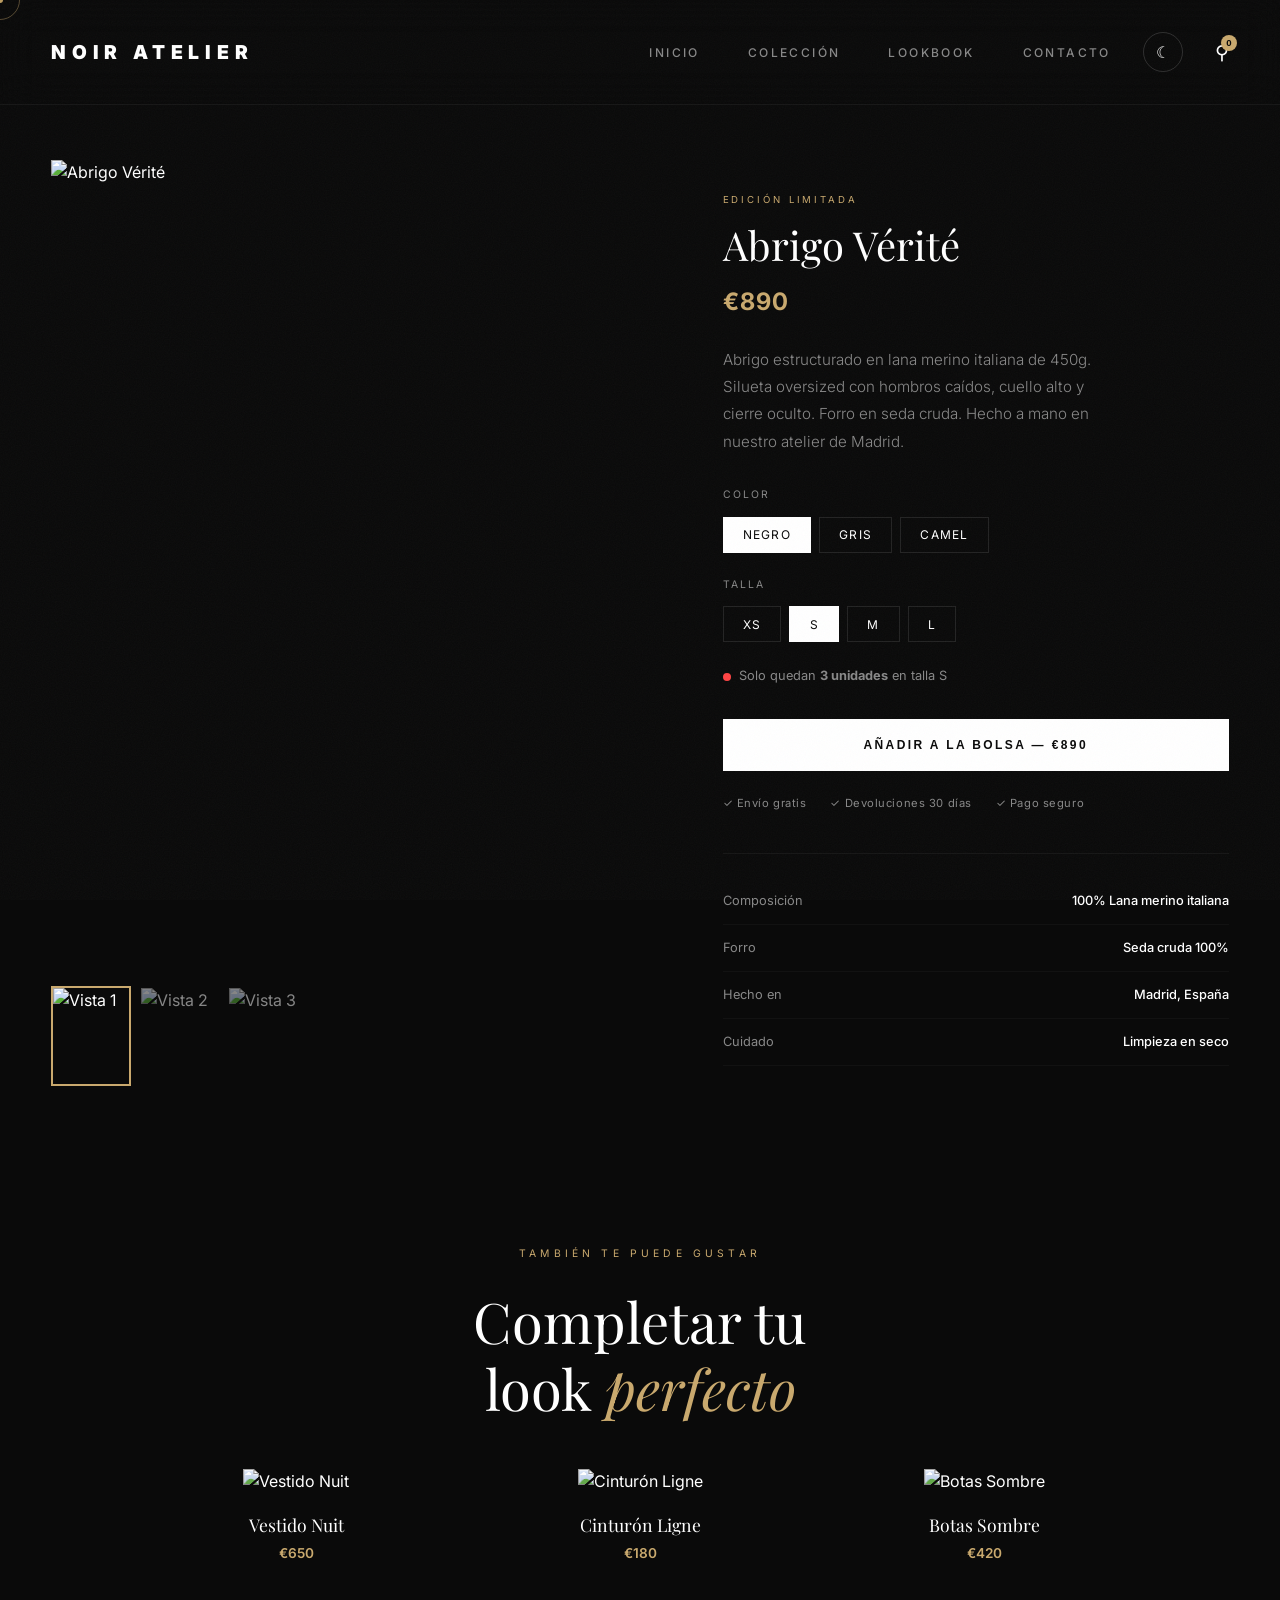
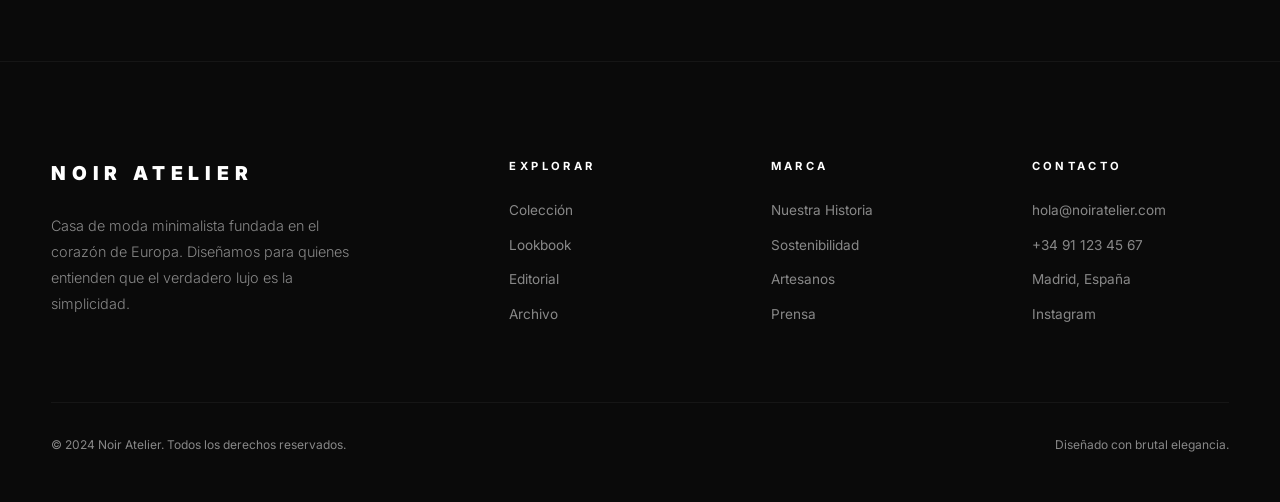
==== product.html @ 925ff6d4 "Initial commit: NOIR ATELIER premium fashion landing page" ====
<!DOCTYPE html>
<html lang="es" data-theme="dark">
<head>
    <meta charset="UTF-8">
    <meta name="viewport" content="width=device-width, initial-scale=1.0, viewport-fit=cover">
    <title>Abrigo Vérité — Noir Atelier</title>
    <meta name="description" content="Abrigo Vérité — Lana merino italiana, silueta estructurada, edición limitada. Diseño minimalista brutal.">
    <meta name="theme-color" content="#0a0a0a">
    <link rel="icon" type="image/svg+xml" href="data:image/svg+xml,%3Csvg xmlns='http://www.w3.org/2000/svg' viewBox='0 0 100 100'%3E%3Crect width='100' height='100' fill='%230a0a0a'/%3E%3Ctext x='50' y='68' font-family='serif' font-size='55' fill='%23c9a96e' text-anchor='middle' font-style='italic'%3EN%3C/text%3E%3C/svg%3E">
    <link rel="preconnect" href="https://fonts.googleapis.com">
    <link href="https://fonts.googleapis.com/css2?family=Inter:wght@300;400;500;600;700;900&family=Playfair+Display:ital,wght@0,400;0,700;1,400&display=swap" rel="stylesheet">
    <link rel="stylesheet" href="css/style.css">
</head>
<body>
    <!-- PRELOADER -->
    <div class="preloader" id="preloader">
        <div class="preloader-logo">Noir</div>
        <div class="preloader-bar"><div class="preloader-bar-fill" id="preloader-fill"></div></div>
        <div class="preloader-sub">Atelier</div>
    </div>

    <!-- SCROLL PROGRESS -->
    <div class="scroll-progress" id="scroll-progress"><div class="scroll-progress-bar" id="scroll-progress-bar"></div></div>

    <!-- NOISE TEXTURE -->
    <div class="noise-overlay" aria-hidden="true"></div>

    <!-- CUSTOM CURSOR -->
    <div class="cursor-dot" id="cursor-dot"></div>
    <div class="cursor-ring" id="cursor-ring"></div>

    <!-- NAVIGATION -->
    <nav>
        <div class="logo">Noir Atelier</div>
        <div class="nav-right">
            <ul class="nav-links">
                <li><a href="index.html">Inicio</a></li>
                <li><a href="index.html#coleccion">Colección</a></li>
                <li><a href="index.html#lookbook">Lookbook</a></li>
                <li><a href="index.html#contacto">Contacto</a></li>
            </ul>
            <button class="theme-toggle" id="theme-toggle" aria-label="Cambiar tema">
                <span class="theme-icon theme-icon-moon">☾</span>
                <span class="theme-icon theme-icon-sun">☼</span>
            </button>
            <button class="cart-btn" id="cart-btn" aria-label="Carrito">
                <span class="cart-icon">⚲</span>
                <span class="cart-count" id="cart-count">0</span>
            </button>
            <button class="menu-toggle" aria-label="Abrir menú" aria-expanded="false">
                <span class="menu-line"></span>
                <span class="menu-line"></span>
                <span class="menu-line"></span>
            </button>
        </div>
    </nav>

    <!-- MOBILE MENU -->
    <div class="mobile-menu" aria-hidden="true">
        <div class="mobile-menu-bg"></div>
        <div class="mobile-menu-content">
            <ul class="mobile-nav-links">
                <li class="mobile-nav-item"><span class="mobile-nav-num">01</span><a href="index.html" class="mobile-nav-link">Inicio</a></li>
                <li class="mobile-nav-item"><span class="mobile-nav-num">02</span><a href="index.html#coleccion" class="mobile-nav-link">Colección</a></li>
                <li class="mobile-nav-item"><span class="mobile-nav-num">03</span><a href="index.html#lookbook" class="mobile-nav-link">Lookbook</a></li>
                <li class="mobile-nav-item"><span class="mobile-nav-num">04</span><a href="index.html#contacto" class="mobile-nav-link">Contacto</a></li>
            </ul>
        </div>
    </div>

    <!-- CART PANEL -->
    <div class="cart-panel" id="cart-panel">
        <div class="cart-panel-bg"></div>
        <div class="cart-panel-content">
            <div class="cart-panel-header">
                <h3>Tu Bolsa</h3>
                <button class="cart-panel-close" id="cart-panel-close">✕</button>
            </div>
            <div class="cart-panel-items" id="cart-panel-items"></div>
            <div class="cart-panel-footer">
                <div class="cart-panel-total">
                    <span>Total</span>
                    <span id="cart-panel-total">€0</span>
                </div>
                <button class="cart-panel-checkout">Finalizar Compra</button>
            </div>
        </div>
    </div>

    <!-- PRODUCT PAGE -->
    <section class="product-page">
        <div class="product-gallery">
            <div class="product-gallery-main">
                <img src="https://images.unsplash.com/photo-1539008835657-9e8e9680c956?w=800&q=80" alt="Abrigo Vérité" id="product-main-img">
            </div>
            <div class="product-gallery-thumbs">
                <img src="https://images.unsplash.com/photo-1539008835657-9e8e9680c956?w=200&q=80" alt="Vista 1" class="product-thumb active" data-src="https://images.unsplash.com/photo-1539008835657-9e8e9680c956?w=800&q=80">
                <img src="https://images.unsplash.com/photo-1595777457583-95e059d581b8?w=200&q=80" alt="Vista 2" class="product-thumb" data-src="https://images.unsplash.com/photo-1595777457583-95e059d581b8?w=800&q=80">
                <img src="https://images.unsplash.com/photo-1552374196-1ab2a1c593e8?w=200&q=80" alt="Vista 3" class="product-thumb" data-src="https://images.unsplash.com/photo-1552374196-1ab2a1c593e8?w=800&q=80">
            </div>
        </div>
        <div class="product-info">
            <p class="product-info-label">Edición Limitada</p>
            <h1 class="product-info-title">Abrigo Vérité</h1>
            <p class="product-info-price">€890</p>
            <p class="product-info-desc">Abrigo estructurado en lana merino italiana de 450g. Silueta oversized con hombros caídos, cuello alto y cierre oculto. Forro en seda cruda. Hecho a mano en nuestro atelier de Madrid.</p>
            
            <div class="product-selector">
                <p class="product-selector-label">Color</p>
                <div class="product-selector-options">
                    <button class="product-selector-option active" data-color="Negro">Negro</button>
                    <button class="product-selector-option" data-color="Gris">Gris</button>
                    <button class="product-selector-option" data-color="Camel">Camel</button>
                </div>
            </div>
            
            <div class="product-selector">
                <p class="product-selector-label">Talla</p>
                <div class="product-selector-options">
                    <button class="product-selector-option" data-size="XS">XS</button>
                    <button class="product-selector-option active" data-size="S">S</button>
                    <button class="product-selector-option" data-size="M">M</button>
                    <button class="product-selector-option" data-size="L">L</button>
                </div>
            </div>
            
            <div class="product-scarcity">
                <span class="product-scarcity-dot"></span>
                <span class="product-scarcity-text">Solo quedan <strong>3 unidades</strong> en talla S</span>
            </div>
            
            <button class="product-add-btn" id="product-add-btn" data-name="Abrigo Vérité" data-price="890" data-img="https://images.unsplash.com/photo-1539008835657-9e8e9680c956?w=200&q=80">
                Añadir a la bolsa — €890
            </button>
            
            <div class="product-trust">
                <span class="product-trust-item">✓ Envío gratis</span>
                <span class="product-trust-item">✓ Devoluciones 30 días</span>
                <span class="product-trust-item">✓ Pago seguro</span>
            </div>
            
            <div class="product-details">
                <div class="product-details-item">
                    <span class="product-details-key">Composición</span>
                    <span class="product-details-value">100% Lana merino italiana</span>
                </div>
                <div class="product-details-item">
                    <span class="product-details-key">Forro</span>
                    <span class="product-details-value">Seda cruda 100%</span>
                </div>
                <div class="product-details-item">
                    <span class="product-details-key">Hecho en</span>
                    <span class="product-details-value">Madrid, España</span>
                </div>
                <div class="product-details-item">
                    <span class="product-details-key">Cuidado</span>
                    <span class="product-details-value">Limpieza en seco</span>
                </div>
            </div>
        </div>
    </section>

    <!-- RELATED PRODUCTS -->
    <section class="related-products">
        <p class="section-label fade-in">También te puede gustar</p>
        <h2 class="section-title fade-in">Completar tu<br>look <em>perfecto</em></h2>
        <div class="related-products-grid">
            <div class="related-product-item fade-in">
                <img src="https://images.unsplash.com/photo-1581044777550-4cfa60707c03?w=400&q=80" alt="Vestido Nuit" loading="lazy">
                <h4>Vestido Nuit</h4>
                <p>€650</p>
            </div>
            <div class="related-product-item fade-in">
                <img src="https://images.unsplash.com/photo-1603344797033-f0f4f587ab60?w=400&q=80" alt="Cinturón Ligne" loading="lazy">
                <h4>Cinturón Ligne</h4>
                <p>€180</p>
            </div>
            <div class="related-product-item fade-in">
                <img src="https://images.unsplash.com/photo-1550614000-4b9519e02a48?w=400&q=80" alt="Botas Sombre" loading="lazy">
                <h4>Botas Sombre</h4>
                <p>€420</p>
            </div>
        </div>
    </section>

    <!-- FOOTER -->
    <footer id="contacto">
        <div class="footer-grid">
            <div class="footer-brand fade-in">
                <div class="logo">Noir Atelier</div>
                <p>Casa de moda minimalista fundada en el corazón de Europa. Diseñamos para quienes entienden que el verdadero lujo es la simplicidad.</p>
            </div>
            <div class="footer-col fade-in">
                <h4>Explorar</h4>
                <a href="index.html#coleccion">Colección</a>
                <a href="index.html#lookbook">Lookbook</a>
                <a href="index.html#editorial">Editorial</a>
                <a href="#">Archivo</a>
            </div>
            <div class="footer-col fade-in">
                <h4>Marca</h4>
                <a href="#">Nuestra Historia</a>
                <a href="#">Sostenibilidad</a>
                <a href="#">Artesanos</a>
                <a href="#">Prensa</a>
            </div>
            <div class="footer-col fade-in">
                <h4>Contacto</h4>
                <a href="#">hola@noiratelier.com</a>
                <a href="#">+34 91 123 45 67</a>
                <a href="#">Madrid, España</a>
                <a href="#">Instagram</a>
            </div>
        </div>
        <div class="footer-bottom">
            <p>© 2024 Noir Atelier. Todos los derechos reservados.</p>
            <p>Diseñado con brutal elegancia.</p>
        </div>
    </footer>

    <script src="js/main.js"></script>
</body>
</html>
---- css/style.css ----
:root {
    --bg-primary: #0a0a0a;
    --bg-secondary: #111111;
    --bg-light: #f5f5f0;
    --text-primary: #ffffff;
    --text-secondary: #888888;
    --text-dark: #1a1a1a;
    --accent: #c9a96e;
    --transition: cubic-bezier(0.25, 0.46, 0.45, 0.94);
}

html[data-theme="light"] {
    --bg-primary: #f5f5f0;
    --bg-secondary: #ffffff;
    --bg-light: #0a0a0a;
    --text-primary: #1a1a1a;
    --text-secondary: #666666;
    --text-dark: #f5f5f0;
    --accent: #8a6d3b;
}

* { margin: 0; padding: 0; box-sizing: border-box; }
html { scroll-behavior: smooth; }

body {
    font-family: 'Inter', sans-serif;
    background-color: var(--bg-primary);
    color: var(--text-primary);
    overflow-x: hidden;
    line-height: 1.6;
    transition: background-color 0.6s var(--transition), color 0.6s var(--transition);
}

@media (pointer: coarse) {
    body { cursor: auto; }
    .cursor-dot, .cursor-ring { display: none !important; }
}

/* ===== PRELOADER ===== */
.preloader {
    position: fixed;
    top: 0; left: 0;
    width: 100%; height: 100%;
    background-color: var(--bg-primary);
    z-index: 9999;
    display: flex;
    align-items: center;
    justify-content: center;
    flex-direction: column;
    transition: opacity 1.2s var(--transition), visibility 1.2s var(--transition), background-color 0.6s var(--transition);
}
.preloader.done {
    opacity: 0;
    visibility: hidden;
    pointer-events: none;
}
.preloader-logo {
    font-family: 'Playfair Display', serif;
    font-size: 2.5rem;
    font-weight: 400;
    font-style: italic;
    color: var(--accent);
    letter-spacing: 0.1em;
    opacity: 0;
    transform: translateY(20px);
    animation: preloaderIn 1s var(--transition) forwards;
}
.preloader-bar {
    width: 120px; height: 1px;
    background: rgba(255,255,255,0.1);
    margin-top: 1.5rem;
    position: relative;
    overflow: hidden;
    border-radius: 1px;
}
html[data-theme="light"] .preloader-bar {
    background: rgba(0,0,0,0.1);
}
.preloader-bar-fill {
    position: absolute;
    top: 0; left: 0;
    height: 100%; width: 0%;
    background: var(--accent);
    transition: width 0.3s ease;
    box-shadow: 0 0 8px rgba(201, 169, 110, 0.3);
}
.preloader-sub {
    font-size: 0.6rem;
    letter-spacing: 0.4em;
    text-transform: uppercase;
    color: var(--text-secondary);
    margin-top: 1.5rem;
    opacity: 0;
    animation: preloaderIn 1s 1s var(--transition) forwards;
}
@keyframes preloaderIn { to { opacity: 1; transform: translateY(0); } }

/* ===== SCROLL PROGRESS ===== */
.scroll-progress {
    position: fixed;
    top: 0; left: 0;
    width: 100%; height: 2px;
    z-index: 10001;
    background: transparent;
    pointer-events: none;
}
.scroll-progress-bar {
    height: 100%;
    width: 0%;
    background: var(--accent);
    box-shadow: 0 0 10px rgba(201, 169, 110, 0.4);
    transition: width 0.1s linear;
}

/* ===== CUSTOM SCROLLBAR ===== */
::-webkit-scrollbar { width: 6px; }
::-webkit-scrollbar-track { background: var(--bg-primary); transition: background 0.6s; }
::-webkit-scrollbar-thumb { background: var(--accent); border-radius: 3px; }
::-webkit-scrollbar-thumb:hover { background: rgba(201, 169, 110, 0.8); }

/* ===== NOISE TEXTURE ===== */
.noise-overlay {
    position: fixed;
    top: 0; left: 0;
    width: 100%; height: 100%;
    pointer-events: none;
    z-index: 9998;
    opacity: 0.035;
    background-image: url("data:image/svg+xml,%3Csvg viewBox='0 0 256 256' xmlns='http://www.w3.org/2000/svg'%3E%3Cfilter id='n'%3E%3CfeTurbulence type='fractalNoise' baseFrequency='0.85' numOctaves='4' stitchTiles='stitch'/%3E%3C/filter%3E%3Crect width='100%25' height='100%25' filter='url(%23n)'/%3E%3C/svg%3E");
    background-repeat: repeat;
    background-size: 256px 256px;
}

/* ===== CUSTOM CURSOR ===== */
.cursor-dot {
    position: fixed;
    top: 0; left: 0;
    width: 6px; height: 6px;
    background: var(--accent);
    border-radius: 50%;
    pointer-events: none;
    z-index: 10000;
    transform: translate(-50%, -50%);
    transition: width 0.3s, height 0.3s, background 0.3s, opacity 0.3s;
    mix-blend-mode: difference;
}
.cursor-ring {
    position: fixed;
    top: 0; left: 0;
    width: 40px; height: 40px;
    border: 1px solid rgba(201, 169, 110, 0.4);
    border-radius: 50%;
    pointer-events: none;
    z-index: 9999;
    transform: translate(-50%, -50%);
    transition: width 0.4s var(--transition), height 0.4s var(--transition), border-color 0.4s, opacity 0.4s, background 0.4s;
}
.cursor-ring.hover {
    width: 60px; height: 60px;
    border-color: var(--accent);
    background: rgba(201, 169, 110, 0.08);
}
.cursor-ring.click {
    width: 30px; height: 30px;
    border-color: var(--text-primary);
}

/* ===== NAVIGATION ===== */
nav {
    position: fixed;
    top: 0; width: 100%;
    padding: 2rem 4vw;
    display: flex;
    justify-content: space-between;
    align-items: center;
    z-index: 1000;
    background: rgba(10, 10, 10, 0.8);
    backdrop-filter: blur(20px);
    border-bottom: 1px solid rgba(255, 255, 255, 0.05);
    transition: all 0.6s var(--transition), background-color 0.6s var(--transition);
}
html[data-theme="light"] nav {
    background: rgba(245, 245, 240, 0.85);
    border-bottom: 1px solid rgba(0, 0, 0, 0.06);
}
.logo {
    font-size: 1.2rem;
    font-weight: 900;
    letter-spacing: 0.3em;
    text-transform: uppercase;
    color: var(--text-primary);
}
.nav-right {
    display: flex;
    align-items: center;
    gap: 2rem;
}
.nav-links {
    display: flex;
    gap: 3rem;
    list-style: none;
}
.nav-links a {
    text-decoration: none;
    color: var(--text-secondary);
    font-size: 0.75rem;
    font-weight: 500;
    letter-spacing: 0.2em;
    text-transform: uppercase;
    transition: color 0.4s ease;
    position: relative;
}
.nav-links a::after {
    content: '';
    position: absolute;
    bottom: -6px; left: 0;
    width: 0; height: 1px;
    background: var(--accent);
    transition: width 0.4s var(--transition);
}
.nav-links a:hover { color: var(--text-primary); }
.nav-links a:hover::after { width: 100%; }

/* ===== THEME TOGGLE ===== */
.theme-toggle {
    background: transparent;
    border: 1px solid rgba(255,255,255,0.15);
    border-radius: 50%;
    width: 40px; height: 40px;
    display: flex;
    align-items: center;
    justify-content: center;
    cursor: none;
    color: var(--text-primary);
    font-size: 1rem;
    transition: all 0.4s var(--transition);
    position: relative;
    overflow: hidden;
    flex-shrink: 0;
}
html[data-theme="light"] .theme-toggle {
    border-color: rgba(26,26,26,0.15);
    color: var(--text-primary);
}
.theme-toggle:hover {
    border-color: var(--accent);
    color: var(--accent);
}
.theme-icon {
    position: absolute;
    transition: all 0.4s var(--transition);
}
.theme-icon-moon { opacity: 1; transform: rotate(0deg) scale(1); }
.theme-icon-sun { opacity: 0; transform: rotate(90deg) scale(0.5); }
html[data-theme="light"] .theme-icon-moon { opacity: 0; transform: rotate(-90deg) scale(0.5); }
html[data-theme="light"] .theme-icon-sun { opacity: 1; transform: rotate(0deg) scale(1); }

/* ===== MOBILE MENU ===== */
.menu-toggle {
    display: none;
    flex-direction: column;
    justify-content: center;
    align-items: center;
    width: 48px; height: 48px;
    background: transparent;
    border: none;
    cursor: none;
    padding: 0;
    z-index: 1002;
    position: relative;
    flex-shrink: 0;
}
.menu-line {
    display: block;
    width: 28px; height: 1.5px;
    background: var(--text-primary);
    transition: all 0.5s var(--transition);
    position: relative;
}
.menu-line:nth-child(2) { margin: 6px 0; }
.menu-toggle.active .menu-line:nth-child(1) { transform: translateY(7.5px) rotate(45deg); }
.menu-toggle.active .menu-line:nth-child(2) { opacity: 0; transform: scaleX(0); }
.menu-toggle.active .menu-line:nth-child(3) { transform: translateY(-7.5px) rotate(-45deg); }

.mobile-menu {
    position: fixed;
    top: 0; left: 0;
    width: 100%; height: 100vh;
    z-index: 1001;
    display: flex;
    align-items: center;
    justify-content: center;
    visibility: hidden;
    opacity: 0;
    transition: visibility 0s 0.8s, opacity 0.8s var(--transition);
}
.mobile-menu.active {
    visibility: visible;
    opacity: 1;
    transition: visibility 0s 0s, opacity 0.8s var(--transition);
}
.mobile-menu-bg {
    position: absolute;
    top: 0; left: 0;
    width: 100%; height: 100%;
    background-color: var(--bg-primary);
    opacity: 0.98;
    backdrop-filter: blur(40px) saturate(1.2);
    transform: translateY(-100%);
    transition: transform 0.8s var(--transition), background-color 0.6s var(--transition);
}
.mobile-menu.active .mobile-menu-bg { transform: translateY(0); }
.mobile-menu-content {
    position: relative;
    z-index: 2;
    width: 100%; max-width: 500px;
    padding: 2rem;
    opacity: 0;
    transform: translateY(30px);
    transition: opacity 0.6s 0.3s var(--transition), transform 0.6s 0.3s var(--transition);
}
.mobile-menu.active .mobile-menu-content { opacity: 1; transform: translateY(0); }
.mobile-nav-links {
    list-style: none;
    display: flex;
    flex-direction: column;
    gap: 0;
}
.mobile-nav-item {
    display: flex;
    align-items: baseline;
    gap: 1.5rem;
    padding: 1.2rem 0;
    border-bottom: 1px solid rgba(255,255,255,0.06);
    opacity: 0;
    transform: translateX(-40px);
    transition: opacity 0.5s var(--transition), transform 0.5s var(--transition);
}
html[data-theme="light"] .mobile-nav-item {
    border-bottom: 1px solid rgba(0,0,0,0.06);
}
.mobile-menu.active .mobile-nav-item:nth-child(1) { transition-delay: 0.35s; opacity: 1; transform: translateX(0); }
.mobile-menu.active .mobile-nav-item:nth-child(2) { transition-delay: 0.42s; opacity: 1; transform: translateX(0); }
.mobile-menu.active .mobile-nav-item:nth-child(3) { transition-delay: 0.49s; opacity: 1; transform: translateX(0); }
.mobile-menu.active .mobile-nav-item:nth-child(4) { transition-delay: 0.56s; opacity: 1; transform: translateX(0); }
.mobile-menu.active .mobile-nav-item:nth-child(5) { transition-delay: 0.63s; opacity: 1; transform: translateX(0); }
.mobile-menu.active .mobile-nav-item:nth-child(6) { transition-delay: 0.70s; opacity: 1; transform: translateX(0); }
.mobile-nav-num {
    font-family: 'Playfair Display', serif;
    font-size: 0.9rem;
    font-weight: 400;
    color: var(--accent);
    opacity: 0.6;
    min-width: 30px;
    font-variant-numeric: tabular-nums;
}
.mobile-nav-link {
    font-family: 'Playfair Display', serif;
    font-size: clamp(1.8rem, 6vw, 2.8rem);
    font-weight: 400;
    color: var(--text-primary);
    text-decoration: none;
    line-height: 1.1;
    transition: color 0.4s ease, letter-spacing 0.4s ease;
    letter-spacing: 0.02em;
}
.mobile-nav-link:hover { color: var(--accent); letter-spacing: 0.06em; }
.mobile-menu-footer {
    margin-top: 3rem;
    padding-top: 2rem;
    border-top: 1px solid rgba(255,255,255,0.08);
    opacity: 0;
    transform: translateY(20px);
    transition: opacity 0.5s 0.8s var(--transition), transform 0.5s 0.8s var(--transition);
}
html[data-theme="light"] .mobile-menu-footer {
    border-top: 1px solid rgba(0,0,0,0.08);
}
.mobile-menu.active .mobile-menu-footer { opacity: 1; transform: translateY(0); }
.mobile-menu-email, .mobile-menu-location {
    font-size: 0.75rem;
    letter-spacing: 0.15em;
    text-transform: uppercase;
    color: var(--text-secondary);
    margin-bottom: 0.5rem;
}
.mobile-menu-location { opacity: 0.6; }
body.menu-open { overflow: hidden; }

/* ===== MARQUEE ===== */
.marquee-section {
    background-color: var(--bg-secondary);
    border-top: 1px solid rgba(255,255,255,0.05);
    border-bottom: 1px solid rgba(255,255,255,0.05);
    overflow: hidden;
    padding: 1.5rem 0;
    transition: background-color 0.6s var(--transition), border-color 0.6s var(--transition);
}
html[data-theme="light"] .marquee-section {
    border-top: 1px solid rgba(0,0,0,0.05);
    border-bottom: 1px solid rgba(0,0,0,0.05);
}
.marquee-track {
    display: flex;
    width: max-content;
    animation: marqueeScroll 25s linear infinite;
}
.marquee-content {
    display: flex;
    align-items: center;
    gap: 3rem;
    padding: 0 1.5rem;
    white-space: nowrap;
}
.marquee-item {
    font-size: 0.75rem;
    letter-spacing: 0.4em;
    text-transform: uppercase;
    color: var(--text-secondary);
    font-weight: 500;
    display: flex;
    align-items: center;
    gap: 3rem;
}
.marquee-sep {
    width: 6px; height: 6px;
    background: var(--accent);
    border-radius: 50%;
    opacity: 0.5;
    flex-shrink: 0;
}
@keyframes marqueeScroll {
    0% { transform: translateX(0); }
    100% { transform: translateX(-50%); }
}

/* ===== FADE UTILITIES ===== */
.fade-in {
    opacity: 0;
    transform: translateY(60px);
    transition: opacity 1.2s var(--transition), transform 1.2s var(--transition);
}
.fade-in.visible { opacity: 1; transform: translateY(0); }
.fade-scale {
    opacity: 0;
    transform: scale(0.95);
    transition: opacity 1.5s var(--transition), transform 1.5s var(--transition);
}
.fade-scale.visible { opacity: 1; transform: scale(1); }
.fade-left {
    opacity: 0;
    transform: translateX(-80px);
    transition: opacity 1.2s var(--transition), transform 1.2s var(--transition);
}
.fade-left.visible { opacity: 1; transform: translateX(0); }
.fade-right {
    opacity: 0;
    transform: translateX(80px);
    transition: opacity 1.2s var(--transition), transform 1.2s var(--transition);
}
.fade-right.visible { opacity: 1; transform: translateX(0); }
.stagger-children > *:nth-child(1) { transition-delay: 0.1s; }
.stagger-children > *:nth-child(2) { transition-delay: 0.2s; }
.stagger-children > *:nth-child(3) { transition-delay: 0.3s; }
.stagger-children > *:nth-child(4) { transition-delay: 0.4s; }
.stagger-children > *:nth-child(5) { transition-delay: 0.5s; }
.stagger-children > *:nth-child(6) { transition-delay: 0.6s; }

/* ===== HERO ===== */
.hero {
    height: 100vh;
    display: flex;
    align-items: center;
    justify-content: center;
    position: relative;
    overflow: hidden;
}
.hero-bg {
    position: absolute;
    top: 0; left: 0;
    width: 100%; height: 100%;
    background: url('https://images.unsplash.com/photo-1509631179647-0177331693ae?w=1920&q=80') center/cover no-repeat;
    opacity: 0;
    animation: heroFadeIn 2s var(--transition) forwards;
    will-change: transform;
}
.hero-bg::after {
    content: '';
    position: absolute;
    top: 0; left: 0;
    width: 100%; height: 100%;
    background: linear-gradient(to bottom, rgba(10,10,10,0.3) 0%, rgba(10,10,10,0.7) 100%);
}
html[data-theme="light"] .hero-bg::after {
    background: linear-gradient(to bottom, rgba(245,245,240,0.3) 0%, rgba(245,245,240,0.7) 100%);
}
@keyframes heroFadeIn {
    from { opacity: 0; transform: scale(1.1); }
    to { opacity: 1; transform: scale(1); }
}
.hero-content {
    position: relative;
    z-index: 2;
    text-align: center;
    max-width: 900px;
    padding: 0 2rem;
}
.hero-subtitle {
    font-size: 0.75rem;
    letter-spacing: 0.5em;
    text-transform: uppercase;
    color: var(--accent);
    margin-bottom: 2rem;
    opacity: 0;
    animation: fadeUp 1s 0.5s var(--transition) forwards;
}
.hero-title {
    font-family: 'Playfair Display', serif;
    font-size: clamp(3rem, 10vw, 7rem);
    font-weight: 400;
    line-height: 1.1;
    letter-spacing: -0.02em;
    margin-bottom: 2rem;
    opacity: 0;
    animation: fadeUp 1.2s 0.8s var(--transition) forwards;
}
.hero-title em { font-style: italic; font-weight: 400; color: var(--accent); }
.hero-desc {
    font-size: 1rem;
    color: var(--text-secondary);
    max-width: 500px;
    margin: 0 auto 3rem;
    font-weight: 300;
    opacity: 0;
    animation: fadeUp 1s 1.2s var(--transition) forwards;
}
.hero-cta {
    display: inline-block;
    padding: 1rem 3rem;
    border: 1px solid rgba(255,255,255,0.3);
    color: var(--text-primary);
    text-decoration: none;
    font-size: 0.75rem;
    letter-spacing: 0.3em;
    text-transform: uppercase;
    transition: all 0.5s var(--transition);
    opacity: 0;
    animation: fadeUp 1s 1.5s var(--transition) forwards;
}
html[data-theme="light"] .hero-cta {
    border: 1px solid rgba(26,26,26,0.3);
}
.hero-cta:hover {
    background: var(--text-primary);
    color: var(--bg-primary);
    border-color: var(--text-primary);
}
@keyframes fadeUp {
    from { opacity: 0; transform: translateY(40px); }
    to { opacity: 1; transform: translateY(0); }
}
.scroll-indicator {
    position: absolute;
    bottom: 3rem;
    left: 50%;
    transform: translateX(-50%);
    display: flex;
    flex-direction: column;
    align-items: center;
    gap: 0.5rem;
    opacity: 0;
    animation: fadeUp 1s 2s var(--transition) forwards;
}
.scroll-indicator span {
    font-size: 0.6rem;
    letter-spacing: 0.3em;
    text-transform: uppercase;
    color: var(--text-secondary);
}
.scroll-line {
    width: 1px; height: 40px;
    background: linear-gradient(to bottom, var(--text-secondary), transparent);
    animation: scrollPulse 2s infinite;
}
@keyframes scrollPulse {
    0%, 100% { opacity: 0.3; transform: scaleY(0.5); }
    50% { opacity: 1; transform: scaleY(1); }
}

/* ===== SECTIONS ===== */
section { padding: 8rem 4vw; position: relative; }
.section-label {
    font-size: 0.65rem;
    letter-spacing: 0.4em;
    text-transform: uppercase;
    color: var(--accent);
    margin-bottom: 1.5rem;
}
.section-title {
    font-family: 'Playfair Display', serif;
    font-size: clamp(2rem, 5vw, 3.5rem);
    font-weight: 400;
    line-height: 1.2;
    margin-bottom: 2rem;
}
.section-title em { font-style: italic; color: var(--accent); }

/* ===== PHILOSOPHY ===== */
.philosophy {
    background-color: var(--bg-primary);
    display: grid;
    grid-template-columns: 1fr 1fr;
    gap: 0;
    min-height: 100vh;
    align-items: center;
    transition: background-color 0.6s var(--transition);
}
.philosophy-text { padding: 4rem 6vw; }
.philosophy-text p {
    font-size: 1.1rem;
    color: var(--text-secondary);
    font-weight: 300;
    line-height: 1.8;
    max-width: 480px;
}
.philosophy-image {
    position: relative;
    height: 100%;
    min-height: 500px;
    overflow: hidden;
}
.philosophy-image img {
    width: 100%; height: 100%;
    object-fit: cover;
    filter: grayscale(30%);
    transition: filter 1.5s var(--transition), transform 1.5s var(--transition);
    will-change: transform;
}
.philosophy-image:hover img {
    filter: grayscale(0%);
    transform: scale(1.03);
}
.philosophy-number {
    font-family: 'Playfair Display', serif;
    font-size: 8rem;
    font-weight: 400;
    color: rgba(255,255,255,0.03);
    position: absolute;
    top: -2rem; left: -1rem;
    line-height: 1;
}
html[data-theme="light"] .philosophy-number {
    color: rgba(0,0,0,0.03);
}

/* ===== COLLECTION ===== */
.collection {
    background-color: var(--bg-secondary);
    padding: 8rem 4vw;
    transition: background-color 0.6s var(--transition);
}
.collection-header { text-align: center; margin-bottom: 5rem; }
.collection-grid {
    display: grid;
    grid-template-columns: repeat(3, 1fr);
    gap: 1px;
    background: rgba(255,255,255,0.05);
}
html[data-theme="light"] .collection-grid {
    background: rgba(0,0,0,0.05);
}
.collection-item {
    position: relative;
    overflow: hidden;
    aspect-ratio: 3/4;
    cursor: pointer;
    transform-style: preserve-3d;
    perspective: 1000px;
}
.collection-item img {
    width: 100%; height: 100%;
    object-fit: cover;
    transition: transform 1.2s var(--transition), filter 1.2s var(--transition);
    filter: grayscale(20%);
    will-change: transform;
}
.collection-item:hover img {
    transform: scale(1.08);
    filter: grayscale(0%);
}
.collection-overlay {
    position: absolute;
    bottom: 0; left: 0;
    width: 100%;
    padding: 2rem;
    background: linear-gradient(to top, rgba(0,0,0,0.8) 0%, transparent 100%);
    opacity: 0;
    transform: translateY(20px);
    transition: all 0.6s var(--transition);
}
.collection-item:hover .collection-overlay { opacity: 1; transform: translateY(0); }
.collection-overlay h3 {
    font-family: 'Playfair Display', serif;
    font-size: 1.3rem;
    font-weight: 400;
    margin-bottom: 0.3rem;
}
.collection-overlay p {
    font-size: 0.7rem;
    letter-spacing: 0.2em;
    text-transform: uppercase;
    color: var(--text-secondary);
}

/* ===== 3D TILT ON COLLECTION CARDS ===== */
.collection-item {
    transform-style: preserve-3d;
    perspective: 1000px;
}
.collection-item .tilt-inner {
    width: 100%; height: 100%;
    transition: transform 0.4s var(--transition);
    transform-style: preserve-3d;
    will-change: transform;
}

/* ===== EDITORIAL ===== */
.editorial {
    background-color: var(--bg-light);
    color: var(--text-dark);
    display: grid;
    grid-template-columns: 1.2fr 1fr;
    gap: 0;
    align-items: center;
    min-height: 100vh;
    transition: background-color 0.6s var(--transition), color 0.6s var(--transition);
}
.editorial-images {
    display: grid;
    grid-template-columns: 1fr 1fr;
    gap: 1rem;
    padding: 4rem;
}
.editorial-img { overflow: hidden; position: relative; }
.editorial-img:first-child { grid-row: span 2; }
.editorial-img img {
    width: 100%; height: 100%;
    object-fit: cover;
    transition: transform 1.5s var(--transition);
    will-change: transform;
}
.editorial-img:hover img { transform: scale(1.05); }
.editorial-text { padding: 4rem 6vw; }
.editorial-text .section-label { color: var(--text-dark); opacity: 0.5; }
.editorial-text .section-title { color: var(--text-dark); }
.editorial-text p {
    font-size: 1.05rem;
    color: var(--text-dark);
    opacity: 0.7;
    font-weight: 300;
    line-height: 1.8;
    max-width: 450px;
    margin-bottom: 2rem;
}
.editorial-quote {
    font-family: 'Playfair Display', serif;
    font-size: 1.5rem;
    font-style: italic;
    color: var(--text-dark);
    line-height: 1.5;
    border-left: 2px solid var(--text-dark);
    padding-left: 2rem;
    margin-top: 3rem;
}

/* ===== LOOKBOOK ===== */
.lookbook {
    background-color: var(--bg-primary);
    padding: 8rem 0;
    overflow: hidden;
    transition: background-color 0.6s var(--transition);
}
.lookbook-header { text-align: center; padding: 0 4vw; margin-bottom: 5rem; }
.lookbook-scroll {
    display: flex;
    gap: 1rem;
    padding: 0 4vw;
    overflow-x: auto;
    scroll-snap-type: x mandatory;
    scrollbar-width: none;
    -ms-overflow-style: none;
}
.lookbook-scroll::-webkit-scrollbar { display: none; }
.lookbook-item {
    flex: 0 0 auto;
    width: 350px;
    aspect-ratio: 2/3;
    scroll-snap-align: start;
    overflow: hidden;
    position: relative;
}
.lookbook-item img {
    width: 100%; height: 100%;
    object-fit: cover;
    filter: grayscale(30%);
    transition: filter 0.8s ease, transform 0.8s ease;
    will-change: transform;
}
.lookbook-item:hover img { filter: grayscale(0%); transform: scale(1.05); }
.lookbook-item-info {
    position: absolute;
    bottom: 0; left: 0;
    width: 100%;
    padding: 1.5rem;
    background: linear-gradient(to top, rgba(0,0,0,0.7), transparent);
}
.lookbook-item-info h4 {
    font-family: 'Playfair Display', serif;
    font-size: 1.1rem;
    font-weight: 400;
}

/* ===== NEWSLETTER ===== */
.newsletter {
    background-color: var(--bg-primary);
    padding: 8rem 4vw;
    border-top: 1px solid rgba(255,255,255,0.05);
    text-align: center;
    transition: background-color 0.6s var(--transition), border-color 0.6s var(--transition);
}
html[data-theme="light"] .newsletter {
    border-top: 1px solid rgba(0,0,0,0.05);
}
.newsletter-inner { max-width: 600px; margin: 0 auto; }
.newsletter .section-title { margin-bottom: 1rem; }
.newsletter p {
    color: var(--text-secondary);
    font-weight: 300;
    font-size: 1rem;
    margin-bottom: 3rem;
}
.newsletter-form {
    display: flex;
    align-items: center;
    border-bottom: 1px solid rgba(255,255,255,0.15);
    max-width: 500px;
    margin: 0 auto;
    transition: border-color 0.4s ease;
}
html[data-theme="light"] .newsletter-form {
    border-bottom: 1px solid rgba(0,0,0,0.15);
}
.newsletter-form:focus-within { border-color: var(--accent); }
.newsletter-form input {
    flex: 1;
    background: transparent;
    border: none;
    outline: none;
    color: var(--text-primary);
    font-family: 'Inter', sans-serif;
    font-size: 1rem;
    font-weight: 300;
    padding: 1rem 0;
    letter-spacing: 0.02em;
}
.newsletter-form input::placeholder {
    color: var(--text-secondary);
    font-weight: 300;
    letter-spacing: 0.1em;
    text-transform: uppercase;
    font-size: 0.75rem;
}
.newsletter-form button {
    background: transparent;
    border: none;
    color: var(--accent);
    font-size: 0.7rem;
    letter-spacing: 0.3em;
    text-transform: uppercase;
    cursor: none;
    padding: 1rem 0 1rem 1rem;
    transition: color 0.3s ease;
    font-weight: 600;
}
.newsletter-form button:hover { color: var(--text-primary); }
.newsletter-success {
    font-family: 'Playfair Display', serif;
    font-size: 1.3rem;
    font-style: italic;
    color: var(--accent);
    opacity: 0;
    transform: translateY(10px);
    transition: all 0.6s var(--transition);
    pointer-events: none;
    position: absolute;
    left: 50%;
    width: 100%;
}
.newsletter-success.show { opacity: 1; transform: translateX(-50%) translateY(0); }
.newsletter-form-wrap { position: relative; }
.newsletter-form.hidden { opacity: 0; pointer-events: none; }
.newsletter-form { transition: opacity 0.5s ease; }

/* ===== MANIFESTO ===== */
.manifesto {
    background-color: var(--bg-primary);
    padding: 8rem 4vw;
    border-top: 1px solid rgba(255,255,255,0.05);
    border-bottom: 1px solid rgba(255,255,255,0.05);
    transition: background-color 0.6s var(--transition), border-color 0.6s var(--transition);
}
html[data-theme="light"] .manifesto {
    border-top: 1px solid rgba(0,0,0,0.05);
    border-bottom: 1px solid rgba(0,0,0,0.05);
}
.manifesto-grid {
    display: grid;
    grid-template-columns: repeat(4, 1fr);
    gap: 3rem;
    max-width: 1200px;
    margin: 0 auto;
    text-align: center;
}
.manifesto-item h3 {
    font-family: 'Playfair Display', serif;
    font-size: 3rem;
    font-weight: 400;
    color: var(--accent);
    margin-bottom: 0.5rem;
}
.manifesto-item p {
    font-size: 0.75rem;
    letter-spacing: 0.2em;
    text-transform: uppercase;
    color: var(--text-secondary);
}

/* ===== FOOTER ===== */
footer {
    background-color: var(--bg-primary);
    padding: 6rem 4vw 3rem;
    border-top: 1px solid rgba(255,255,255,0.05);
    transition: background-color 0.6s var(--transition), border-color 0.6s var(--transition);
}
html[data-theme="light"] footer {
    border-top: 1px solid rgba(0,0,0,0.05);
}
.footer-grid {
    display: grid;
    grid-template-columns: 2fr 1fr 1fr 1fr;
    gap: 4rem;
    max-width: 1200px;
    margin: 0 auto 4rem;
}
.footer-brand .logo { margin-bottom: 1.5rem; display: inline-block; }
.footer-brand p {
    font-size: 0.9rem;
    color: var(--text-secondary);
    font-weight: 300;
    line-height: 1.8;
    max-width: 300px;
}
.footer-col h4 {
    font-size: 0.7rem;
    letter-spacing: 0.3em;
    text-transform: uppercase;
    color: var(--text-primary);
    margin-bottom: 1.5rem;
}
.footer-col a {
    display: block;
    color: var(--text-secondary);
    text-decoration: none;
    font-size: 0.85rem;
    margin-bottom: 0.8rem;
    transition: color 0.3s ease;
}
.footer-col a:hover { color: var(--accent); }
.footer-bottom {
    display: flex;
    justify-content: space-between;
    align-items: center;
    max-width: 1200px;
    margin: 0 auto;
    padding-top: 2rem;
    border-top: 1px solid rgba(255,255,255,0.05);
    transition: border-color 0.6s var(--transition);
}
html[data-theme="light"] .footer-bottom {
    border-top: 1px solid rgba(0,0,0,0.05);
}
.footer-bottom p { font-size: 0.75rem; color: var(--text-secondary); }

/* ===== STICKY PRODUCT SIDEBAR ===== */
.product-sidebar {
    position: fixed;
    right: 2rem;
    top: 50%;
    transform: translateY(-50%) translateX(120%);
    z-index: 999;
    width: 220px;
    opacity: 0;
    transition: transform 0.8s var(--transition), opacity 0.6s var(--transition);
    pointer-events: none;
}
.product-sidebar.visible {
    transform: translateY(-50%) translateX(0);
    opacity: 1;
    pointer-events: auto;
}
.product-sidebar-inner {
    background-color: var(--bg-secondary);
    border: 1px solid rgba(255,255,255,0.05);
    padding: 1.5rem;
    backdrop-filter: blur(20px);
    transition: background-color 0.6s var(--transition), border-color 0.6s var(--transition);
}
html[data-theme="light"] .product-sidebar-inner {
    border-color: rgba(0,0,0,0.08);
    box-shadow: 0 4px 30px rgba(0,0,0,0.08);
}
.product-sidebar-img {
    width: 100%;
    aspect-ratio: 3/4;
    overflow: hidden;
    margin-bottom: 1rem;
}
.product-sidebar-img img {
    width: 100%; height: 100%;
    object-fit: cover;
    filter: grayscale(20%);
    transition: filter 0.6s ease;
}
.product-sidebar:hover .product-sidebar-img img {
    filter: grayscale(0%);
}
.product-sidebar-label {
    font-size: 0.6rem;
    letter-spacing: 0.3em;
    text-transform: uppercase;
    color: var(--accent);
    margin-bottom: 0.5rem;
}
.product-sidebar-name {
    font-family: 'Playfair Display', serif;
    font-size: 1.2rem;
    font-weight: 400;
    color: var(--text-primary);
    margin-bottom: 0.3rem;
}
.product-sidebar-price {
    font-size: 0.9rem;
    color: var(--accent);
    font-weight: 600;
    margin-bottom: 0.5rem;
}
.product-sidebar-desc {
    font-size: 0.7rem;
    color: var(--text-secondary);
    margin-bottom: 1.2rem;
    letter-spacing: 0.05em;
}
.product-sidebar-btn {
    width: 100%;
    padding: 0.8rem 0;
    background-color: var(--text-primary);
    color: var(--bg-primary);
    border: none;
    font-size: 0.65rem;
    letter-spacing: 0.2em;
    text-transform: uppercase;
    cursor: none;
    transition: all 0.4s var(--transition);
    font-weight: 600;
}
.product-sidebar-btn:hover {
    background-color: var(--accent);
    color: var(--text-primary);
}
html[data-theme="light"] .product-sidebar-btn:hover {
    color: var(--bg-primary);
}

/* ===== RESPONSIVE ===== */
@media (max-width: 1024px) {
    .philosophy, .editorial { grid-template-columns: 1fr; }
    .philosophy-image { min-height: 400px; order: -1; }
    .collection-grid { grid-template-columns: repeat(2, 1fr); }
    .manifesto-grid { grid-template-columns: repeat(2, 1fr); }
    .footer-grid { grid-template-columns: 1fr 1fr; }
}
@media (max-width: 768px) {
    nav { padding: 0.75rem 1rem; max-width: 100vw; overflow: hidden; }
    .nav-links { display: none; }
    .nav-right { gap: 0.5rem; flex-shrink: 0; }
    .menu-toggle { display: flex; width: 36px; height: 36px; }
    .menu-line { width: 22px; }
    .theme-toggle { display: flex; width: 36px; height: 36px; font-size: 0.9rem; margin-right: 0.5rem; }
    .product-sidebar { display: none; }
    .logo { font-size: 0.85rem; letter-spacing: 0.15em; white-space: nowrap; }
    .hero { height: 100svh; min-height: 600px; }
    .hero-title { font-size: 2.5rem; }
    .hero-bg { transform: none !important; }
    section { padding: 4rem 1.5rem; }
    .collection-grid { grid-template-columns: 1fr; }
    .editorial-images { grid-template-columns: 1fr; padding: 2rem; }
    .editorial-img:first-child { grid-row: span 1; }
    .manifesto-grid { grid-template-columns: 1fr; gap: 2rem; }
    .footer-grid { grid-template-columns: 1fr; gap: 2rem; }
    .footer-bottom { flex-direction: column; gap: 1rem; text-align: center; }
    .newsletter-form { flex-direction: column; border-bottom: none; }
    .newsletter-form input { border-bottom: 1px solid rgba(255,255,255,0.15); width: 100%; text-align: center; }
    html[data-theme="light"] .newsletter-form input { border-bottom: 1px solid rgba(0,0,0,0.15); }
    .newsletter-form button { padding: 1rem 0; margin-top: 1rem; }
    .lookbook-item { width: 280px; }
}

/* Image loading shimmer */
img {
    background: linear-gradient(90deg, var(--bg-secondary) 25%, var(--bg-primary) 50%, var(--bg-secondary) 75%);
    background-size: 200% 100%;
    animation: shimmer 1.5s infinite;
}
img[src] { animation: none; background: transparent; }
img.loaded { animation: none; }
@keyframes shimmer {
    0% { background-position: 200% 0; }
    100% { background-position: -200% 0; }
}


/* ===== CART BUTTON IN NAV ===== */
.cart-btn {
    background: transparent;
    border: none;
    cursor: none;
    color: var(--text-primary);
    position: relative;
    display: flex;
    align-items: center;
    gap: 0.3rem;
    font-size: 1.2rem;
    transition: color 0.3s ease;
    flex-shrink: 0;
}
.cart-btn:hover { color: var(--accent); }
.cart-count {
    font-size: 0.6rem;
    font-weight: 700;
    background: var(--accent);
    color: var(--bg-primary);
    border-radius: 50%;
    width: 16px; height: 16px;
    display: flex;
    align-items: center;
    justify-content: center;
    position: absolute;
    top: -6px; right: -8px;
}
.cart-count:empty, .cart-count[data-count="0"] { display: none; }

/* ===== CART PANEL ===== */
.cart-panel {
    position: fixed;
    top: 0; right: 0;
    width: 100%; height: 100vh;
    z-index: 1002;
    display: flex;
    justify-content: flex-end;
    visibility: hidden;
    opacity: 0;
    transition: visibility 0s 0.5s, opacity 0.5s var(--transition);
}
.cart-panel.active {
    visibility: visible;
    opacity: 1;
    transition: visibility 0s 0s, opacity 0.5s var(--transition);
}
.cart-panel-bg {
    position: absolute;
    top: 0; left: 0;
    width: 100%; height: 100%;
    background: rgba(0,0,0,0.5);
    backdrop-filter: blur(5px);
    opacity: 0;
    transition: opacity 0.5s var(--transition);
}
.cart-panel.active .cart-panel-bg { opacity: 1; }
.cart-panel-content {
    width: 400px; max-width: 90vw;
    height: 100%;
    background-color: var(--bg-primary);
    padding: 2rem;
    display: flex;
    flex-direction: column;
    transform: translateX(100%);
    transition: transform 0.5s var(--transition), background-color 0.6s var(--transition);
    position: relative;
    z-index: 2;
}
.cart-panel.active .cart-panel-content { transform: translateX(0); }
.cart-panel-header {
    display: flex;
    justify-content: space-between;
    align-items: center;
    margin-bottom: 2rem;
    padding-bottom: 1rem;
    border-bottom: 1px solid rgba(255,255,255,0.05);
    transition: border-color 0.6s var(--transition);
}
html[data-theme="light"] .cart-panel-header {
    border-bottom: 1px solid rgba(0,0,0,0.05);
}
.cart-panel-header h3 {
    font-family: 'Playfair Display', serif;
    font-size: 1.5rem;
    font-weight: 400;
    color: var(--text-primary);
}
.cart-panel-close {
    background: transparent;
    border: none;
    color: var(--text-secondary);
    font-size: 1.2rem;
    cursor: none;
    transition: color 0.3s ease;
}
.cart-panel-close:hover { color: var(--accent); }
.cart-panel-items {
    flex: 1;
    overflow-y: auto;
    display: flex;
    flex-direction: column;
    gap: 1.5rem;
}
.cart-panel-item {
    display: flex;
    gap: 1rem;
    align-items: center;
}
.cart-panel-item img {
    width: 60px; height: 80px;
    object-fit: cover;
    flex-shrink: 0;
}
.cart-panel-item-info { flex: 1; }
.cart-panel-item-info h4 {
    font-size: 0.85rem;
    font-weight: 500;
    color: var(--text-primary);
    margin-bottom: 0.2rem;
}
.cart-panel-item-info p {
    font-size: 0.75rem;
    color: var(--accent);
    font-weight: 600;
}
.cart-panel-item-remove {
    background: transparent;
    border: none;
    color: var(--text-secondary);
    cursor: none;
    font-size: 0.8rem;
    transition: color 0.3s ease;
}
.cart-panel-item-remove:hover { color: #ff4444; }
.cart-panel-empty {
    text-align: center;
    color: var(--text-secondary);
    font-size: 0.9rem;
    padding: 2rem 0;
}
.cart-panel-footer {
    padding-top: 1.5rem;
    border-top: 1px solid rgba(255,255,255,0.05);
    transition: border-color 0.6s var(--transition);
}
html[data-theme="light"] .cart-panel-footer {
    border-top: 1px solid rgba(0,0,0,0.05);
}
.cart-panel-total {
    display: flex;
    justify-content: space-between;
    margin-bottom: 1.5rem;
    font-size: 1rem;
    color: var(--text-primary);
}
.cart-panel-total span:last-child {
    font-weight: 700;
    color: var(--accent);
    font-size: 1.2rem;
}
.cart-panel-checkout {
    width: 100%;
    padding: 1rem 0;
    background: var(--text-primary);
    color: var(--bg-primary);
    border: none;
    font-size: 0.7rem;
    letter-spacing: 0.2em;
    text-transform: uppercase;
    cursor: none;
    transition: all 0.4s var(--transition);
    font-weight: 600;
}
.cart-panel-checkout:hover {
    background: var(--accent);
    color: var(--text-primary);
}

.mobile-theme-toggle {
    background: transparent;
    border: 1px solid rgba(255,255,255,0.15);
    color: var(--text-primary);
    font-size: 0.75rem;
    letter-spacing: 0.2em;
    text-transform: uppercase;
    padding: 0.8rem 1.5rem;
    cursor: none;
    margin-top: 1.5rem;
    transition: all 0.4s var(--transition);
    font-family: 'Inter', sans-serif;
    position: relative;
    overflow: hidden;
    display: flex;
    align-items: center;
    justify-content: center;
    gap: 0.5rem;
}
html[data-theme="light"] .mobile-theme-toggle {
    border-color: rgba(0,0,0,0.15);
    color: var(--text-primary);
}
.mobile-theme-toggle:hover {
    border-color: var(--accent);
    color: var(--accent);
}
.mobile-theme-toggle .theme-icon {
    position: relative;
    display: inline;
    transition: opacity 0.4s ease;
}
.mobile-theme-toggle .theme-icon-moon { opacity: 1; }
.mobile-theme-toggle .theme-icon-sun { opacity: 0; display: none; }
html[data-theme="light"] .mobile-theme-toggle .theme-icon-moon { opacity: 0; display: none; }
html[data-theme="light"] .mobile-theme-toggle .theme-icon-sun { opacity: 1; display: inline; }

/* ===== VIDEO HERO FALLBACK ===== */
.hero-bg-video, .hero-bg-animated {
    position: absolute;
    top: 0; left: 0;
    width: 100%; height: 100%;
    overflow: hidden;
    z-index: 1;
}
.hero-bg-animated img {
    width: 100%; height: 100%;
    object-fit: cover;
    animation: heroZoom 20s ease-in-out infinite alternate;
    will-change: transform;
}
@keyframes heroZoom {
    0% { transform: scale(1); }
    100% { transform: scale(1.1); }
}
.hero-bg-video video {
    width: 100%; height: 100%;
    object-fit: cover;
    opacity: 0.6;
}
.hero-bg-overlay {
    position: absolute;
    top: 0; left: 0;
    width: 100%; height: 100%;
    background: linear-gradient(to bottom, rgba(10,10,10,0.4) 0%, rgba(10,10,10,0.7) 100%);
    z-index: 2;
}
html[data-theme="light"] .hero-bg-overlay {
    background: linear-gradient(to bottom, rgba(245,245,240,0.4) 0%, rgba(245,245,240,0.7) 100%);
}

/* ===== HORIZONTAL SCROLL ===== */
.horizontal-scroll-section {
    background-color: var(--bg-primary);
    padding: 8rem 0;
    transition: background-color 0.6s var(--transition);
    overflow: hidden;
}
.horizontal-scroll-header {
    text-align: center;
    padding: 0 4vw;
    margin-bottom: 4rem;
}
.horizontal-scroll-container {
    display: flex;
    gap: 2rem;
    padding: 0 4vw;
    overflow-x: auto;
    scroll-snap-type: x mandatory;
    scrollbar-width: none;
    -ms-overflow-style: none;
    cursor: grab;
}
.horizontal-scroll-container::-webkit-scrollbar { display: none; }
.horizontal-scroll-container:active { cursor: grabbing; }
.horizontal-scroll-item {
    flex: 0 0 auto;
    width: 400px;
    scroll-snap-align: start;
    position: relative;
    overflow: hidden;
}
.horizontal-scroll-item img {
    width: 100%;
    aspect-ratio: 4/5;
    object-fit: cover;
    filter: grayscale(20%);
    transition: filter 0.8s ease, transform 0.8s ease;
}
.horizontal-scroll-item:hover img { filter: grayscale(0%); transform: scale(1.03); }
.horizontal-scroll-item-info {
    padding: 1.5rem 0 0;
}
.horizontal-scroll-num {
    font-family: 'Playfair Display', serif;
    font-size: 1.5rem;
    color: var(--accent);
    opacity: 0.5;
    display: block;
    margin-bottom: 0.5rem;
}
.horizontal-scroll-item-info h4 {
    font-family: 'Playfair Display', serif;
    font-size: 1.4rem;
    font-weight: 400;
    color: var(--text-primary);
    margin-bottom: 0.5rem;
}
.horizontal-scroll-item-info p {
    font-size: 0.85rem;
    color: var(--text-secondary);
    line-height: 1.6;
}

/* ===== TESTIMONIALS ===== */
.testimonials {
    background-color: var(--bg-secondary);
    padding: 8rem 4vw;
    transition: background-color 0.6s var(--transition);
}
.testimonials-header {
    text-align: center;
    margin-bottom: 5rem;
}
.testimonials-grid {
    display: grid;
    grid-template-columns: repeat(3, 1fr);
    gap: 3rem;
    max-width: 1200px;
    margin: 0 auto;
}
.testimonial-item {
    padding: 2.5rem;
    border: 1px solid rgba(255,255,255,0.05);
    transition: border-color 0.6s var(--transition), transform 0.4s var(--transition);
}
html[data-theme="light"] .testimonial-item {
    border: 1px solid rgba(0,0,0,0.05);
}
.testimonial-item:hover {
    transform: translateY(-5px);
    border-color: rgba(201,169,110,0.2);
}
.testimonial-stars {
    color: var(--accent);
    font-size: 1.2rem;
    letter-spacing: 0.2em;
    margin-bottom: 1.5rem;
}
.testimonial-text {
    font-size: 1rem;
    color: var(--text-secondary);
    font-weight: 300;
    line-height: 1.8;
    margin-bottom: 2rem;
    font-style: italic;
}
.testimonial-author {
    display: flex;
    align-items: center;
    gap: 1rem;
}
.testimonial-author img {
    width: 48px; height: 48px;
    border-radius: 50%;
    object-fit: cover;
}
.testimonial-author h4 {
    font-size: 0.85rem;
    font-weight: 600;
    color: var(--text-primary);
    margin-bottom: 0.2rem;
}
.testimonial-author p {
    font-size: 0.75rem;
    color: var(--text-secondary);
}

/* ===== PRESS LOGOS ===== */
.press-section {
    background-color: var(--bg-primary);
    padding: 4rem 4vw;
    text-align: center;
    transition: background-color 0.6s var(--transition);
    border-top: 1px solid rgba(255,255,255,0.03);
    border-bottom: 1px solid rgba(255,255,255,0.03);
}
html[data-theme="light"] .press-section {
    border-top: 1px solid rgba(0,0,0,0.03);
    border-bottom: 1px solid rgba(0,0,0,0.03);
}
.press-label {
    font-size: 0.6rem;
    letter-spacing: 0.4em;
    text-transform: uppercase;
    color: var(--text-secondary);
    margin-bottom: 2rem;
}
.press-logos {
    display: flex;
    justify-content: center;
    align-items: center;
    gap: 4rem;
    flex-wrap: wrap;
}
.press-logo {
    font-family: 'Playfair Display', serif;
    font-size: 1.2rem;
    font-weight: 400;
    color: var(--text-secondary);
    opacity: 0.4;
    letter-spacing: 0.1em;
    transition: opacity 0.4s ease, color 0.4s ease;
    white-space: nowrap;
}
.press-logo:hover { opacity: 1; color: var(--accent); }

/* ===== TRUST BADGES ===== */
.trust-badges {
    display: grid;
    grid-template-columns: repeat(4, 1fr);
    gap: 2rem;
    max-width: 900px;
    margin: 4rem auto 0;
    text-align: center;
    padding-top: 4rem;
    border-top: 1px solid rgba(255,255,255,0.05);
    transition: border-color 0.6s var(--transition);
}
html[data-theme="light"] .trust-badges {
    border-top: 1px solid rgba(0,0,0,0.05);
}
.trust-badge {
    display: flex;
    flex-direction: column;
    align-items: center;
    gap: 0.8rem;
}
.trust-badge-icon {
    font-size: 1.5rem;
    color: var(--accent);
}
.trust-badge-text {
    font-size: 0.75rem;
    color: var(--text-secondary);
    line-height: 1.5;
    letter-spacing: 0.05em;
}
.trust-badge-text strong {
    display: block;
    color: var(--text-primary);
    font-weight: 600;
    font-size: 0.85rem;
    letter-spacing: 0.1em;
    margin-top: 0.2rem;
}

/* ===== COUNTDOWN ===== */
.countdown-section {
    background-color: var(--bg-secondary);
    padding: 8rem 4vw;
    text-align: center;
    transition: background-color 0.6s var(--transition);
}
.countdown-inner { max-width: 700px; margin: 0 auto; }
.countdown-desc {
    color: var(--text-secondary);
    font-weight: 300;
    font-size: 1rem;
    margin-bottom: 3rem;
    line-height: 1.8;
}
.countdown-timer {
    display: flex;
    justify-content: center;
    gap: 2rem;
    margin-bottom: 2rem;
}
.countdown-unit {
    display: flex;
    flex-direction: column;
    align-items: center;
    gap: 0.5rem;
}
.countdown-num {
    font-family: 'Playfair Display', serif;
    font-size: 3rem;
    font-weight: 400;
    color: var(--accent);
    line-height: 1;
    min-width: 60px;
}
.countdown-label {
    font-size: 0.65rem;
    letter-spacing: 0.3em;
    text-transform: uppercase;
    color: var(--text-secondary);
}
.countdown-stock {
    font-size: 0.85rem;
    color: var(--text-secondary);
    letter-spacing: 0.05em;
}
.countdown-stock strong {
    color: var(--accent);
    font-weight: 600;
}

/* ===== PRODUCT PAGE ===== */
.product-page {
    display: grid;
    grid-template-columns: 1.2fr 1fr;
    gap: 4rem;
    padding: 10rem 4vw 4rem;
    max-width: 1400px;
    margin: 0 auto;
    min-height: 100vh;
}
.product-gallery-main {
    width: 100%;
    aspect-ratio: 3/4;
    overflow: hidden;
    margin-bottom: 1rem;
}
.product-gallery-main img {
    width: 100%; height: 100%;
    object-fit: cover;
    transition: transform 0.8s var(--transition);
    cursor: zoom-in;
}
.product-gallery-main:hover img { transform: scale(1.08); }
.product-gallery-thumbs {
    display: flex;
    gap: 0.5rem;
}
.product-thumb {
    width: 80px; height: 100px;
    object-fit: cover;
    cursor: pointer;
    opacity: 0.5;
    transition: opacity 0.3s ease, border-color 0.3s ease;
    border: 2px solid transparent;
}
.product-thumb.active { opacity: 1; border-color: var(--accent); }
.product-thumb:hover { opacity: 1; }
.product-info { padding-top: 2rem; }
.product-info-label {
    font-size: 0.6rem;
    letter-spacing: 0.3em;
    text-transform: uppercase;
    color: var(--accent);
    margin-bottom: 1rem;
}
.product-info-title {
    font-family: 'Playfair Display', serif;
    font-size: 2.5rem;
    font-weight: 400;
    color: var(--text-primary);
    margin-bottom: 1rem;
    line-height: 1.1;
}
.product-info-price {
    font-size: 1.5rem;
    color: var(--accent);
    font-weight: 700;
    margin-bottom: 1.5rem;
    letter-spacing: 0.05em;
}
.product-info-desc {
    font-size: 0.95rem;
    color: var(--text-secondary);
    font-weight: 300;
    line-height: 1.8;
    margin-bottom: 2rem;
    max-width: 400px;
}
.product-selector { margin-bottom: 1.5rem; }
.product-selector-label {
    font-size: 0.65rem;
    letter-spacing: 0.2em;
    text-transform: uppercase;
    color: var(--text-secondary);
    margin-bottom: 0.8rem;
}
.product-selector-options {
    display: flex;
    gap: 0.5rem;
    flex-wrap: wrap;
}
.product-selector-option {
    padding: 0.6rem 1.2rem;
    border: 1px solid rgba(255,255,255,0.1);
    background: transparent;
    color: var(--text-primary);
    font-size: 0.75rem;
    letter-spacing: 0.1em;
    text-transform: uppercase;
    cursor: none;
    transition: all 0.3s var(--transition);
    font-family: 'Inter', sans-serif;
}
html[data-theme="light"] .product-selector-option {
    border-color: rgba(0,0,0,0.1);
}
.product-selector-option:hover {
    border-color: var(--accent);
    color: var(--accent);
}
.product-selector-option.active {
    background: var(--text-primary);
    color: var(--bg-primary);
    border-color: var(--text-primary);
}
.product-scarcity {
    display: flex;
    align-items: center;
    gap: 0.5rem;
    margin-bottom: 2rem;
    font-size: 0.8rem;
    color: var(--text-secondary);
}
.product-scarcity-dot {
    width: 8px; height: 8px;
    background: #ff4444;
    border-radius: 50%;
    animation: pulse 2s infinite;
}
@keyframes pulse {
    0%, 100% { opacity: 1; }
    50% { opacity: 0.3; }
}
.product-add-btn {
    width: 100%;
    padding: 1.2rem 0;
    background: var(--text-primary);
    color: var(--bg-primary);
    border: none;
    font-size: 0.75rem;
    letter-spacing: 0.2em;
    text-transform: uppercase;
    cursor: none;
    transition: all 0.4s var(--transition);
    font-weight: 600;
    margin-bottom: 1.5rem;
}
.product-add-btn:hover {
    background: var(--accent);
    color: var(--text-primary);
}
html[data-theme="light"] .product-add-btn:hover {
    color: var(--bg-primary);
}
.product-trust {
    display: flex;
    gap: 1.5rem;
    margin-bottom: 2.5rem;
    font-size: 0.7rem;
    color: var(--text-secondary);
    letter-spacing: 0.05em;
    flex-wrap: wrap;
}
.product-details {
    border-top: 1px solid rgba(255,255,255,0.05);
    padding-top: 1.5rem;
    transition: border-color 0.6s var(--transition);
}
html[data-theme="light"] .product-details {
    border-top: 1px solid rgba(0,0,0,0.05);
}
.product-details-item {
    display: flex;
    justify-content: space-between;
    padding: 0.8rem 0;
    border-bottom: 1px solid rgba(255,255,255,0.03);
    font-size: 0.8rem;
    transition: border-color 0.6s var(--transition);
}
html[data-theme="light"] .product-details-item {
    border-bottom: 1px solid rgba(0,0,0,0.03);
}
.product-details-key { color: var(--text-secondary); }
.product-details-value { color: var(--text-primary); font-weight: 500; }

/* ===== RELATED PRODUCTS ===== */
.related-products {
    background-color: var(--bg-primary);
    padding: 6rem 4vw;
    text-align: center;
    transition: background-color 0.6s var(--transition);
}
.related-products-grid {
    display: grid;
    grid-template-columns: repeat(3, 1fr);
    gap: 2rem;
    max-width: 1000px;
    margin: 3rem auto 0;
}
.related-product-item {
    cursor: pointer;
    transition: transform 0.4s var(--transition);
}
.related-product-item:hover { transform: translateY(-5px); }
.related-product-item img {
    width: 100%;
    aspect-ratio: 3/4;
    object-fit: cover;
    filter: grayscale(20%);
    transition: filter 0.6s ease;
    margin-bottom: 1rem;
}
.related-product-item:hover img { filter: grayscale(0%); }
.related-product-item h4 {
    font-family: 'Playfair Display', serif;
    font-size: 1.1rem;
    font-weight: 400;
    color: var(--text-primary);
    margin-bottom: 0.3rem;
}
.related-product-item p {
    font-size: 0.85rem;
    color: var(--accent);
    font-weight: 600;
}

/* ===== COLLECTION LINK ===== */
.collection-link {
    display: block;
    width: 100%; height: 100%;
    text-decoration: none;
    color: inherit;
}

/* ===== PRODUCT SIDEBAR LINKS ===== */
.product-sidebar-name a {
    color: var(--text-primary);
    text-decoration: none;
    transition: color 0.3s ease;
}
.product-sidebar-name a:hover { color: var(--accent); }
.product-sidebar-img a {
    display: block;
    width: 100%; height: 100%;
}

/* ===== RESPONSIVE ADDITIONS ===== */
@media (max-width: 1024px) {
    .product-page { grid-template-columns: 1fr; padding-top: 8rem; }
    .product-gallery-thumbs { justify-content: center; }
    .testimonials-grid { grid-template-columns: 1fr; }
    .related-products-grid { grid-template-columns: repeat(2, 1fr); }
    .trust-badges { grid-template-columns: repeat(2, 1fr); }
    .countdown-timer { gap: 1rem; }
    .countdown-num { font-size: 2rem; }
    .horizontal-scroll-item { width: 300px; }
    .press-logos { gap: 2rem; }
    .press-logo { font-size: 1rem; }
}
@media (max-width: 768px) {
    .cart-btn { display: none; }
    .testimonials-grid { grid-template-columns: 1fr; gap: 1.5rem; }
    .related-products-grid { grid-template-columns: 1fr; }
    .trust-badges { grid-template-columns: repeat(2, 1fr); gap: 1.5rem; }
    .countdown-timer { gap: 0.8rem; }
    .countdown-num { font-size: 1.5rem; }
    .product-info-title { font-size: 1.8rem; }
    .product-info-price { font-size: 1.2rem; }
    .product-gallery-main { aspect-ratio: 1/1; }
    .press-logos { gap: 1.5rem; }
    .press-logo { font-size: 0.85rem; }
    .horizontal-scroll-item { width: 260px; }
    .cart-panel-content { width: 100%; }
}
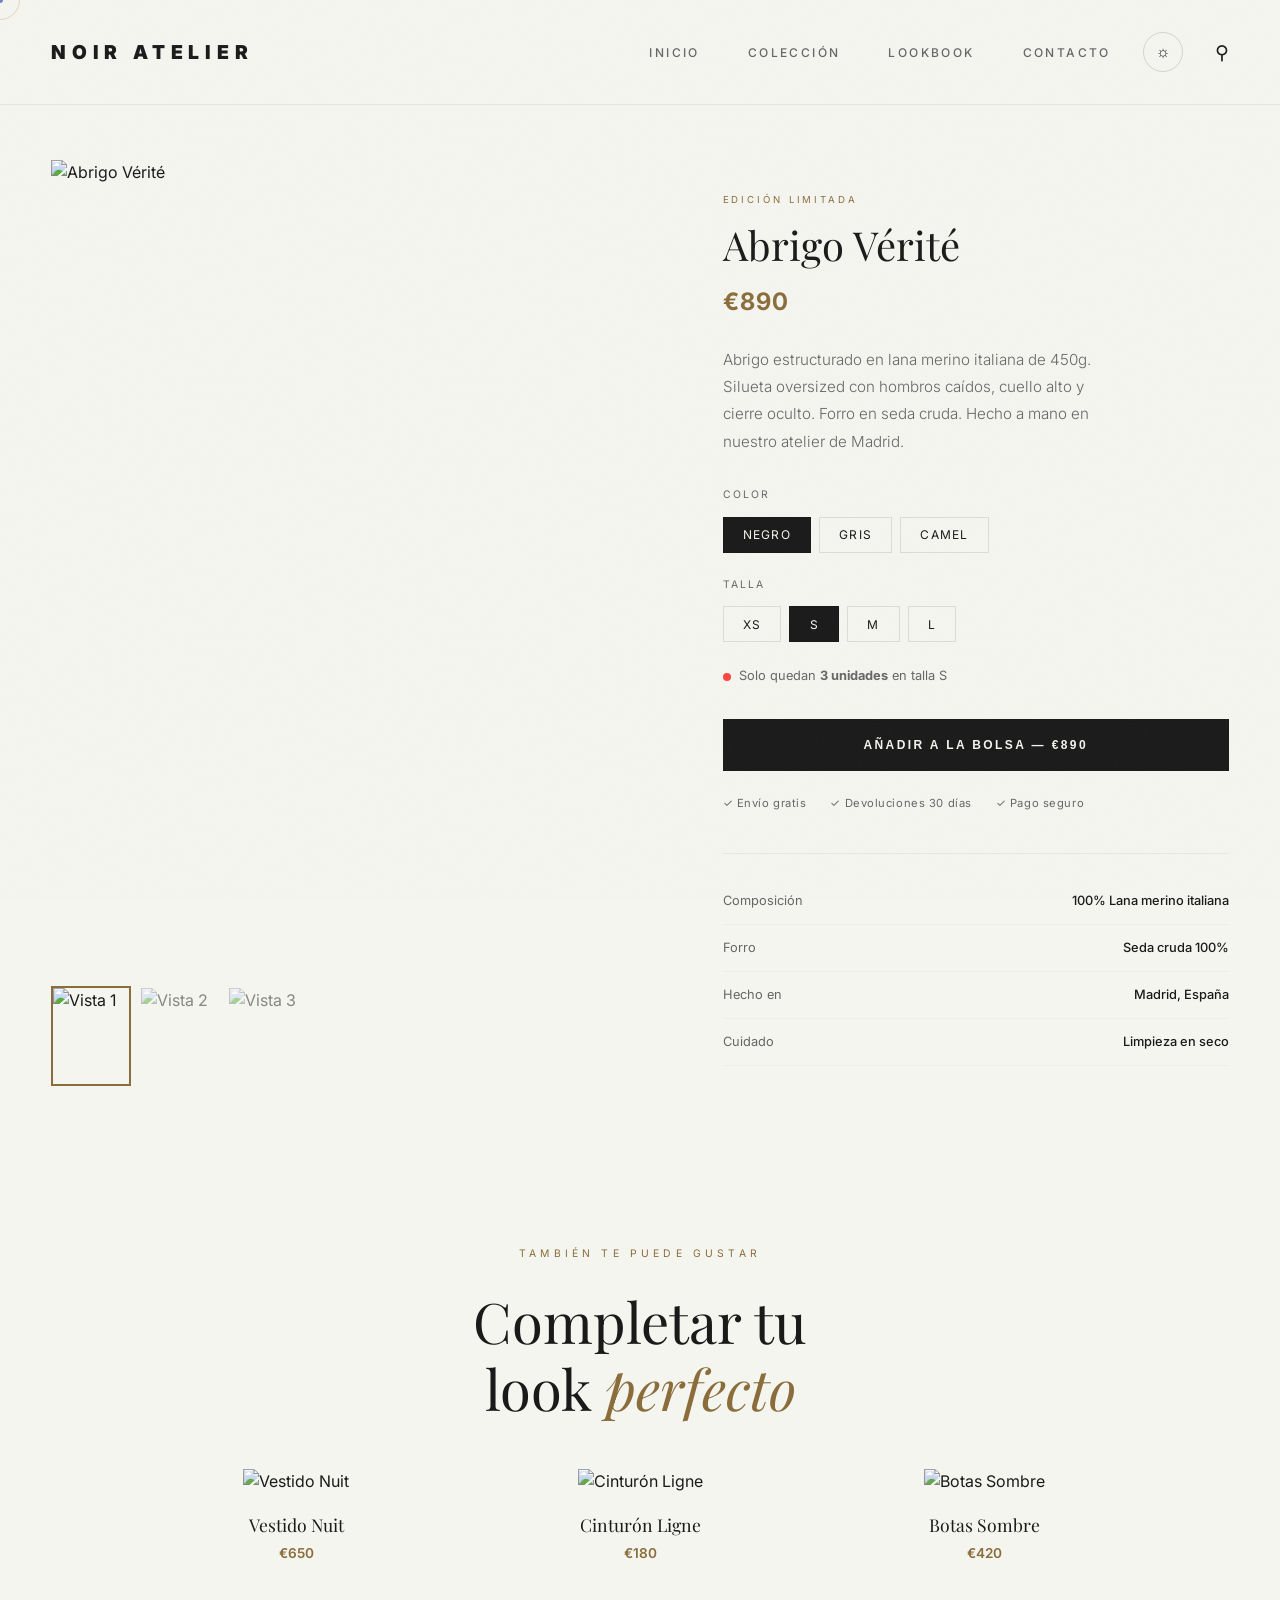
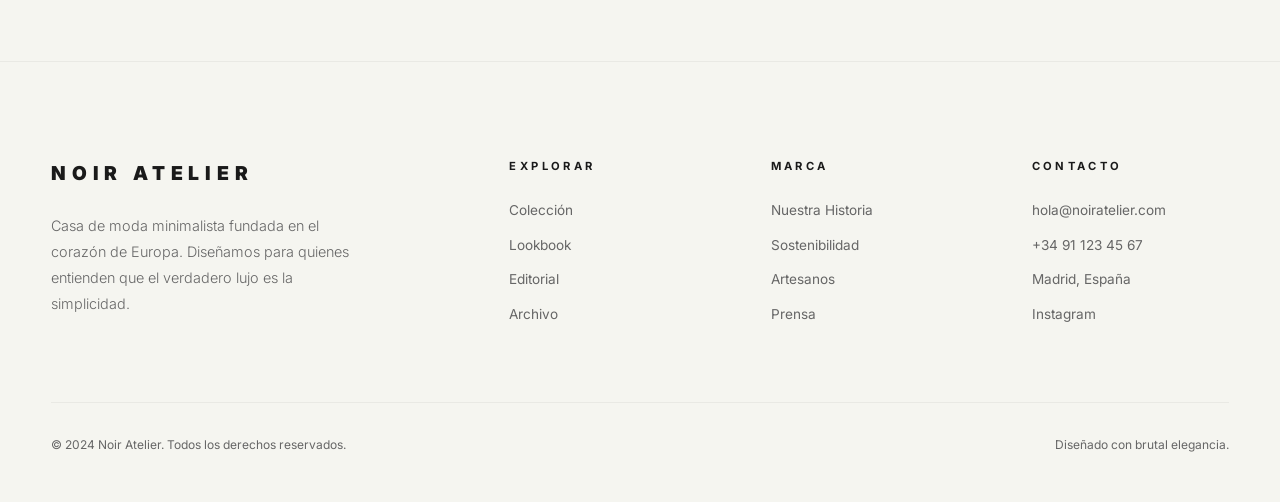
==== commit a874567e: "actualizado" ====
--- a/product.html
+++ b/product.html
@@ -9,7 +9,7 @@
     <link rel="icon" type="image/svg+xml" href="data:image/svg+xml,%3Csvg xmlns='http://www.w3.org/2000/svg' viewBox='0 0 100 100'%3E%3Crect width='100' height='100' fill='%230a0a0a'/%3E%3Ctext x='50' y='68' font-family='serif' font-size='55' fill='%23c9a96e' text-anchor='middle' font-style='italic'%3EN%3C/text%3E%3C/svg%3E">
     <link rel="preconnect" href="https://fonts.googleapis.com">
     <link href="https://fonts.googleapis.com/css2?family=Inter:wght@300;400;500;600;700;900&family=Playfair+Display:ital,wght@0,400;0,700;1,400&display=swap" rel="stylesheet">
-    <link rel="stylesheet" href="css/style.css">
+    <link rel="stylesheet" href="css/style.css?v=2">
 </head>
 <body>
     <!-- PRELOADER -->
@@ -65,6 +65,14 @@
                 <li class="mobile-nav-item"><span class="mobile-nav-num">03</span><a href="index.html#lookbook" class="mobile-nav-link">Lookbook</a></li>
                 <li class="mobile-nav-item"><span class="mobile-nav-num">04</span><a href="index.html#contacto" class="mobile-nav-link">Contacto</a></li>
             </ul>
+            <div class="mobile-menu-footer">
+                <p class="mobile-menu-email">hola@noiratelier.com</p>
+                <p class="mobile-menu-location">Madrid, España</p>
+                <button class="mobile-theme-toggle" id="mobile-theme-toggle" aria-label="Cambiar tema">
+                    <span class="theme-icon theme-icon-moon">☾ Modo Oscuro</span>
+                    <span class="theme-icon theme-icon-sun">☼ Modo Claro</span>
+                </button>
+            </div>
         </div>
     </div>
 
@@ -218,6 +226,6 @@
         </div>
     </footer>
 
-    <script src="js/main.js"></script>
+    <script src="js/main.js?v=2"></script>
 </body>
 </html>
--- a/css/style.css
+++ b/css/style.css
@@ -1,3 +1,4 @@
+/* NOIR ATELIER - Cache v2 */
 :root {
     --bg-primary: #0a0a0a;
     --bg-secondary: #111111;
@@ -34,6 +35,18 @@
 @media (pointer: coarse) {
     body { cursor: auto; }
     .cursor-dot, .cursor-ring { display: none !important; }
+    
+    /* Restaurar cursores por defecto en dispositivos táctiles/híbridos */
+    .theme-toggle,
+    .menu-toggle,
+    .newsletter-form button,
+    .product-sidebar-btn,
+    .cart-panel-close,
+    .cart-panel-item-remove,
+    .cart-panel-checkout,
+    .mobile-theme-toggle {
+        cursor: pointer !important;
+    }
 }
 
 /* ===== PRELOADER ===== */
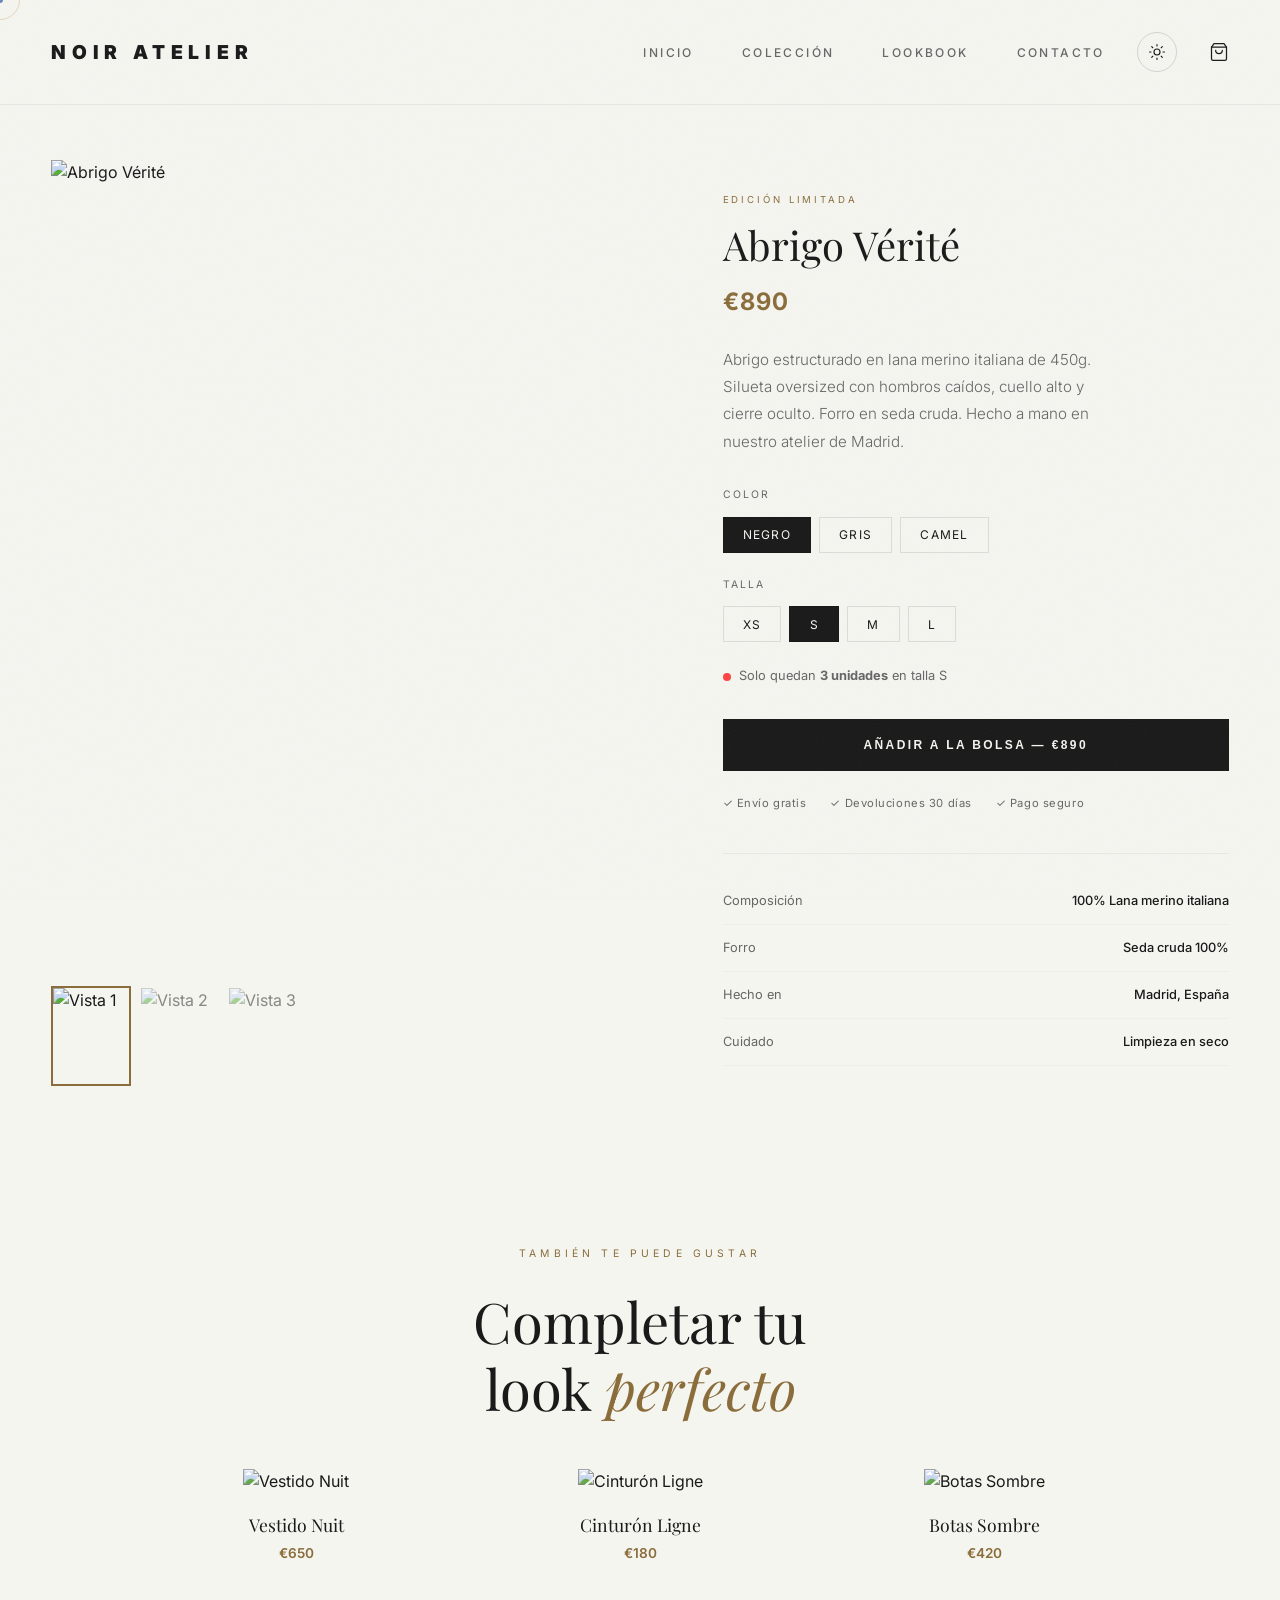
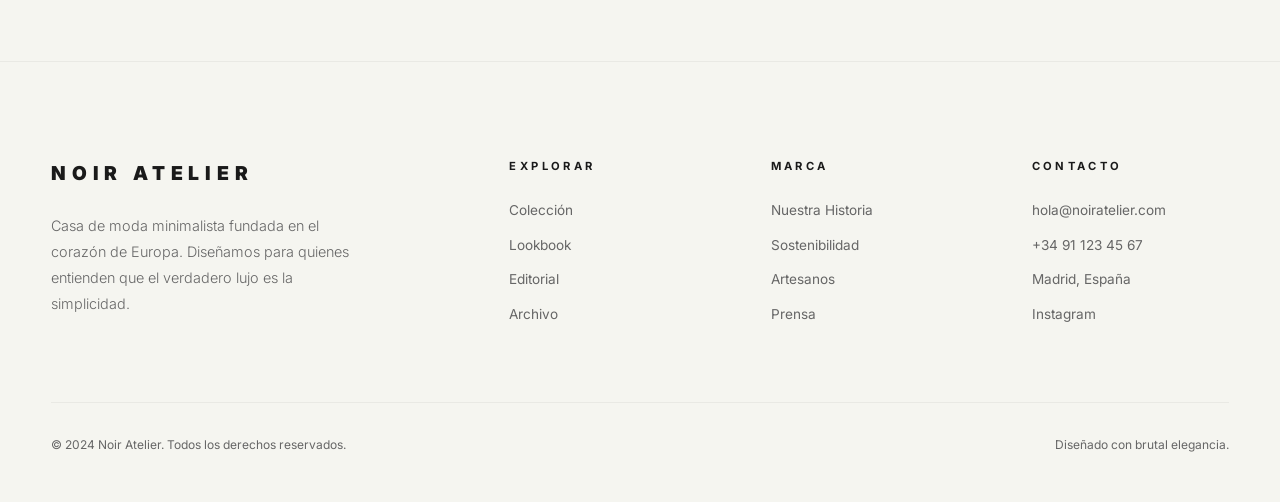
==== commit 13057572: "actualizado" ====
--- a/product.html
+++ b/product.html
@@ -40,11 +40,11 @@
                 <li><a href="index.html#contacto">Contacto</a></li>
             </ul>
             <button class="theme-toggle" id="theme-toggle" aria-label="Cambiar tema">
-                <span class="theme-icon theme-icon-moon">☾</span>
-                <span class="theme-icon theme-icon-sun">☼</span>
+                <svg class="theme-icon theme-icon-moon" xmlns="http://www.w3.org/2000/svg" viewBox="0 0 24 24" fill="none" stroke="currentColor" stroke-width="1.5" stroke-linecap="round" stroke-linejoin="round"><path d="M12 3a6 6 0 0 0 9 9 9 9 0 1 1-9-9Z"/></svg>
+                <svg class="theme-icon theme-icon-sun" xmlns="http://www.w3.org/2000/svg" viewBox="0 0 24 24" fill="none" stroke="currentColor" stroke-width="1.5" stroke-linecap="round" stroke-linejoin="round"><circle cx="12" cy="12" r="4"/><path d="M12 2v2M12 20v2M4.93 4.93l1.41 1.41M17.66 17.66l1.41 1.41M2 12h2M20 12h2M6.34 17.66l-1.41 1.41M19.07 4.93l-1.41 1.41"/></svg>
             </button>
             <button class="cart-btn" id="cart-btn" aria-label="Carrito">
-                <span class="cart-icon">⚲</span>
+                <svg class="cart-icon" xmlns="http://www.w3.org/2000/svg" viewBox="0 0 24 24" fill="none" stroke="currentColor" stroke-width="1.5" stroke-linecap="round" stroke-linejoin="round"><path d="M6 2 3 6v14a2 2 0 0 0 2 2h14a2 2 0 0 0 2-2V6l-3-4Z"/><path d="M3 6h18"/><path d="M16 10a4 4 0 0 1-8 0"/></svg>
                 <span class="cart-count" id="cart-count">0</span>
             </button>
             <button class="menu-toggle" aria-label="Abrir menú" aria-expanded="false">
@@ -69,8 +69,14 @@
                 <p class="mobile-menu-email">hola@noiratelier.com</p>
                 <p class="mobile-menu-location">Madrid, España</p>
                 <button class="mobile-theme-toggle" id="mobile-theme-toggle" aria-label="Cambiar tema">
-                    <span class="theme-icon theme-icon-moon">☾ Modo Oscuro</span>
-                    <span class="theme-icon theme-icon-sun">☼ Modo Claro</span>
+                    <span class="theme-icon theme-icon-moon">
+                        <svg xmlns="http://www.w3.org/2000/svg" viewBox="0 0 24 24" fill="none" stroke="currentColor" stroke-width="1.5" stroke-linecap="round" stroke-linejoin="round"><path d="M12 3a6 6 0 0 0 9 9 9 9 0 1 1-9-9Z"/></svg>
+                        Modo Oscuro
+                    </span>
+                    <span class="theme-icon theme-icon-sun">
+                        <svg xmlns="http://www.w3.org/2000/svg" viewBox="0 0 24 24" fill="none" stroke="currentColor" stroke-width="1.5" stroke-linecap="round" stroke-linejoin="round"><circle cx="12" cy="12" r="4"/><path d="M12 2v2M12 20v2M4.93 4.93l1.41 1.41M17.66 17.66l1.41 1.41M2 12h2M20 12h2M6.34 17.66l-1.41 1.41M19.07 4.93l-1.41 1.41"/></svg>
+                        Modo Claro
+                    </span>
                 </button>
             </div>
         </div>
@@ -82,10 +88,13 @@
         <div class="cart-panel-content">
             <div class="cart-panel-header">
                 <h3>Tu Bolsa</h3>
-                <button class="cart-panel-close" id="cart-panel-close">✕</button>
+                <button class="cart-panel-close" id="cart-panel-close">
+                    <svg xmlns="http://www.w3.org/2000/svg" viewBox="0 0 24 24" fill="none" stroke="currentColor" stroke-width="1.5" stroke-linecap="round" stroke-linejoin="round"><path d="M18 6 6 18M6 6l12 12"/></svg>
+                </button>
             </div>
             <div class="cart-panel-items" id="cart-panel-items"></div>
             <div class="cart-panel-footer">
+                <div id="cart-shipping-container"></div>
                 <div class="cart-panel-total">
                     <span>Total</span>
                     <span id="cart-panel-total">€0</span>
@@ -229,3 +238,5 @@
     <script src="js/main.js?v=2"></script>
 </body>
 </html>
+
+
--- a/css/style.css
+++ b/css/style.css
@@ -186,7 +186,7 @@
     display: flex;
     justify-content: space-between;
     align-items: center;
-    z-index: 1000;
+    z-index: 1002;
     background: rgba(10, 10, 10, 0.8);
     backdrop-filter: blur(20px);
     border-bottom: 1px solid rgba(255, 255, 255, 0.05);
@@ -261,6 +261,10 @@
 }
 .theme-icon {
     position: absolute;
+    width: 18px;
+    height: 18px;
+    stroke: currentColor;
+    fill: none;
     transition: all 0.4s var(--transition);
 }
 .theme-icon-moon { opacity: 1; transform: rotate(0deg) scale(1); }
@@ -399,6 +403,11 @@
 }
 .mobile-menu-location { opacity: 0.6; }
 body.menu-open { overflow: hidden; }
+body.menu-open nav {
+    background: transparent !important;
+    backdrop-filter: none !important;
+    border-bottom: 1px solid transparent !important;
+}
 
 /* ===== MARQUEE ===== */
 .marquee-section {
@@ -1022,6 +1031,7 @@
     pointer-events: auto;
 }
 .product-sidebar-inner {
+    position: relative;
     background-color: var(--bg-secondary);
     border: 1px solid rgba(255,255,255,0.05);
     padding: 1.5rem;
@@ -1031,6 +1041,35 @@
 html[data-theme="light"] .product-sidebar-inner {
     border-color: rgba(0,0,0,0.08);
     box-shadow: 0 4px 30px rgba(0,0,0,0.08);
+}
+.product-sidebar-close {
+    position: absolute;
+    top: 10px;
+    right: 10px;
+    background: none;
+    border: none;
+    color: var(--text-secondary);
+    cursor: none;
+    padding: 5px;
+    display: flex;
+    align-items: center;
+    justify-content: center;
+    transition: color 0.3s ease, transform 0.3s ease;
+    z-index: 10;
+}
+.product-sidebar-close svg {
+    width: 16px;
+    height: 16px;
+    stroke: currentColor;
+}
+.product-sidebar-close:hover {
+    color: var(--accent);
+    transform: rotate(90deg);
+}
+@media (pointer: coarse) {
+    .product-sidebar-close {
+        cursor: pointer !important;
+    }
 }
 .product-sidebar-img {
     width: 100%;
@@ -1152,11 +1191,20 @@
     display: flex;
     align-items: center;
     gap: 0.3rem;
-    font-size: 1.2rem;
     transition: color 0.3s ease;
     flex-shrink: 0;
 }
+.cart-icon {
+    width: 20px;
+    height: 20px;
+    stroke: currentColor;
+    fill: none;
+    transition: transform 0.3s var(--transition);
+}
 .cart-btn:hover { color: var(--accent); }
+.cart-btn:hover .cart-icon {
+    transform: translateY(-2px);
+}
 .cart-count {
     font-size: 0.6rem;
     font-weight: 700;
@@ -1177,7 +1225,7 @@
     position: fixed;
     top: 0; right: 0;
     width: 100%; height: 100vh;
-    z-index: 1002;
+    z-index: 1003;
     display: flex;
     justify-content: flex-end;
     visibility: hidden;
@@ -1350,13 +1398,40 @@
 }
 .mobile-theme-toggle .theme-icon {
     position: relative;
-    display: inline;
+    display: inline-flex;
+    align-items: center;
+    gap: 0.5rem;
     transition: opacity 0.4s ease;
 }
-.mobile-theme-toggle .theme-icon-moon { opacity: 1; }
+.mobile-theme-toggle .theme-icon svg {
+    width: 14px;
+    height: 14px;
+    stroke: currentColor;
+    fill: none;
+}
+.mobile-theme-toggle .theme-icon-moon { opacity: 1; display: inline-flex; }
 .mobile-theme-toggle .theme-icon-sun { opacity: 0; display: none; }
-html[data-theme="light"] .mobile-theme-toggle .theme-icon-moon { opacity: 0; display: none; }
-html[data-theme="light"] .mobile-theme-toggle .theme-icon-sun { opacity: 1; display: inline; }
+html[data-theme="light"] .mobile-theme-toggle .theme-icon-moon { opacity: 0; display: none !important; }
+html[data-theme="light"] .mobile-theme-toggle .theme-icon-sun { opacity: 1; display: inline-flex !important; }
+
+/* SVG close button styling */
+.cart-panel-close svg,
+.cart-panel-item-remove svg {
+    width: 16px;
+    height: 16px;
+    stroke: currentColor;
+    fill: none;
+    transition: transform 0.3s var(--transition);
+    display: block;
+}
+.cart-panel-close:hover svg {
+    transform: rotate(90deg);
+    color: var(--accent);
+}
+.cart-panel-item-remove:hover svg {
+    transform: scale(1.15);
+    color: #ff4444;
+}
 
 /* ===== VIDEO HERO FALLBACK ===== */
 .hero-bg-video, .hero-bg-animated {
@@ -1913,3 +1988,249 @@
     .horizontal-scroll-item { width: 260px; }
     .cart-panel-content { width: 100%; }
 }
+
+/* ===== TEXT REVEAL MASK ANIMATIONS ===== */
+.reveal-wrap {
+    display: inline-block;
+    overflow: hidden;
+    vertical-align: bottom;
+    padding-bottom: 0.1em;
+    margin-bottom: -0.1em;
+}
+.reveal-content {
+    display: inline-block;
+    transform: translateY(100%);
+    transition: transform 1.4s cubic-bezier(0.16, 1, 0.3, 1);
+    will-change: transform;
+}
+.reveal-content.visible {
+    transform: translateY(0);
+}
+
+/* ===== LOOKBOOK HOTSPOTS ===== */
+.hotspot {
+    position: absolute;
+    z-index: 10;
+    transform: translate(-50%, -50%);
+}
+.hotspot-trigger {
+    width: 24px;
+    height: 24px;
+    border-radius: 50%;
+    background-color: var(--accent);
+    color: var(--bg-primary);
+    border: none;
+    font-size: 1rem;
+    font-weight: 700;
+    display: flex;
+    align-items: center;
+    justify-content: center;
+    cursor: none;
+    box-shadow: 0 0 0 0 rgba(201, 169, 110, 0.4);
+    animation: hotspotPulse 2s infinite;
+    transition: transform 0.3s var(--transition), background-color 0.3s;
+}
+.hotspot:hover .hotspot-trigger,
+.hotspot.active .hotspot-trigger {
+    transform: scale(1.2) rotate(45deg);
+    background-color: var(--text-primary);
+    color: var(--bg-primary);
+    animation: none;
+}
+@keyframes hotspotPulse {
+    0% {
+        box-shadow: 0 0 0 0 rgba(201, 169, 110, 0.6);
+    }
+    70% {
+        box-shadow: 0 0 0 10px rgba(201, 169, 110, 0);
+    }
+    100% {
+        box-shadow: 0 0 0 0 rgba(201, 169, 110, 0);
+    }
+}
+.hotspot-popover {
+    position: absolute;
+    bottom: calc(100% + 12px);
+    left: 50%;
+    transform: translateX(-50%) translateY(10px);
+    width: 220px;
+    background-color: var(--bg-secondary);
+    border: 1px solid rgba(255, 255, 255, 0.08);
+    border-radius: 2px;
+    padding: 10px;
+    display: flex;
+    gap: 10px;
+    opacity: 0;
+    visibility: hidden;
+    pointer-events: none;
+    transition: opacity 0.3s var(--transition), transform 0.3s var(--transition), visibility 0.3s;
+    box-shadow: 0 10px 30px rgba(0, 0, 0, 0.3);
+}
+html[data-theme="light"] .hotspot-popover {
+    border-color: rgba(0, 0, 0, 0.08);
+    box-shadow: 0 10px 30px rgba(0, 0, 0, 0.08);
+}
+.hotspot-popover::after {
+    content: '';
+    position: absolute;
+    top: 100%;
+    left: 50%;
+    transform: translateX(-50%);
+    border-width: 6px;
+    border-style: solid;
+    border-color: var(--bg-secondary) transparent transparent transparent;
+}
+.hotspot:hover .hotspot-popover,
+.hotspot.active .hotspot-popover {
+    opacity: 1;
+    visibility: visible;
+    pointer-events: auto;
+    transform: translateX(-50%) translateY(0);
+}
+.hotspot-popover img {
+    width: 60px;
+    height: 80px;
+    object-fit: cover;
+    flex-shrink: 0;
+}
+.hotspot-popover-info {
+    flex: 1;
+    display: flex;
+    flex-direction: column;
+    justify-content: space-between;
+}
+.hotspot-popover-info h5 {
+    font-family: 'Playfair Display', serif;
+    font-size: 0.85rem;
+    font-weight: 400;
+    color: var(--text-primary);
+    margin-bottom: 2px;
+}
+.hotspot-popover-info p {
+    font-size: 0.75rem;
+    color: var(--accent);
+    font-weight: 600;
+    margin-bottom: 6px;
+}
+.hotspot-buy-btn {
+    width: 100%;
+    padding: 4px 8px;
+    background-color: var(--text-primary);
+    color: var(--bg-primary);
+    border: none;
+    font-size: 0.6rem;
+    letter-spacing: 0.1em;
+    text-transform: uppercase;
+    font-weight: 700;
+    cursor: none;
+    transition: all 0.3s var(--transition);
+}
+.hotspot-buy-btn:hover {
+    background-color: var(--accent);
+    color: var(--text-primary);
+}
+html[data-theme="light"] .hotspot-buy-btn:hover {
+    color: var(--bg-primary);
+}
+
+/* ===== CART SHIPPING PROGRESS ===== */
+.cart-shipping-notice {
+    font-size: 0.75rem;
+    color: var(--text-primary);
+    margin-bottom: 0.6rem;
+    display: block;
+    text-align: center;
+    letter-spacing: 0.05em;
+}
+.cart-shipping-notice strong {
+    color: var(--accent);
+    font-weight: 700;
+}
+.cart-shipping-progress {
+    width: 100%;
+    height: 3px;
+    background-color: rgba(255, 255, 255, 0.08);
+    position: relative;
+    overflow: hidden;
+    margin-bottom: 1.5rem;
+}
+html[data-theme="light"] .cart-shipping-progress {
+    background-color: rgba(0, 0, 0, 0.08);
+}
+.cart-shipping-progress-fill {
+    position: absolute;
+    top: 0; left: 0;
+    height: 100%;
+    width: 0%;
+    background-color: var(--accent);
+    transition: width 0.4s var(--transition);
+}
+
+/* ===== CART UPSELL CARD ===== */
+.cart-upsell-container {
+    margin-top: 1.5rem;
+    border-top: 1px dashed rgba(255, 255, 255, 0.08);
+    padding-top: 1.5rem;
+}
+html[data-theme="light"] .cart-upsell-container {
+    border-top-color: rgba(0, 0, 0, 0.08);
+}
+.cart-upsell-title {
+    font-size: 0.65rem;
+    letter-spacing: 0.2em;
+    text-transform: uppercase;
+    color: var(--text-secondary);
+    margin-bottom: 0.8rem;
+    display: block;
+    font-weight: 500;
+}
+.cart-upsell-card {
+    display: flex;
+    gap: 10px;
+    align-items: center;
+    background-color: var(--bg-secondary);
+    padding: 10px;
+    border: 1px solid rgba(255, 255, 255, 0.05);
+}
+html[data-theme="light"] .cart-upsell-card {
+    border-color: rgba(0, 0, 0, 0.05);
+}
+.cart-upsell-card img {
+    width: 45px;
+    height: 60px;
+    object-fit: cover;
+    flex-shrink: 0;
+}
+.cart-upsell-info {
+    flex: 1;
+}
+.cart-upsell-info h4 {
+    font-size: 0.8rem;
+    font-weight: 500;
+    color: var(--text-primary);
+    margin-bottom: 2px;
+}
+.cart-upsell-info p {
+    font-size: 0.75rem;
+    color: var(--accent);
+    font-weight: 600;
+}
+.cart-upsell-add-btn {
+    background: transparent;
+    border: 1px solid var(--accent);
+    color: var(--accent);
+    font-size: 0.6rem;
+    padding: 6px 12px;
+    text-transform: uppercase;
+    letter-spacing: 0.1em;
+    cursor: none;
+    font-weight: 600;
+    transition: all 0.3s var(--transition);
+}
+.cart-upsell-add-btn:hover {
+    background-color: var(--accent);
+    color: var(--bg-primary);
+}
+html[data-theme="light"] .cart-upsell-add-btn:hover {
+    color: var(--bg-secondary);
+}
